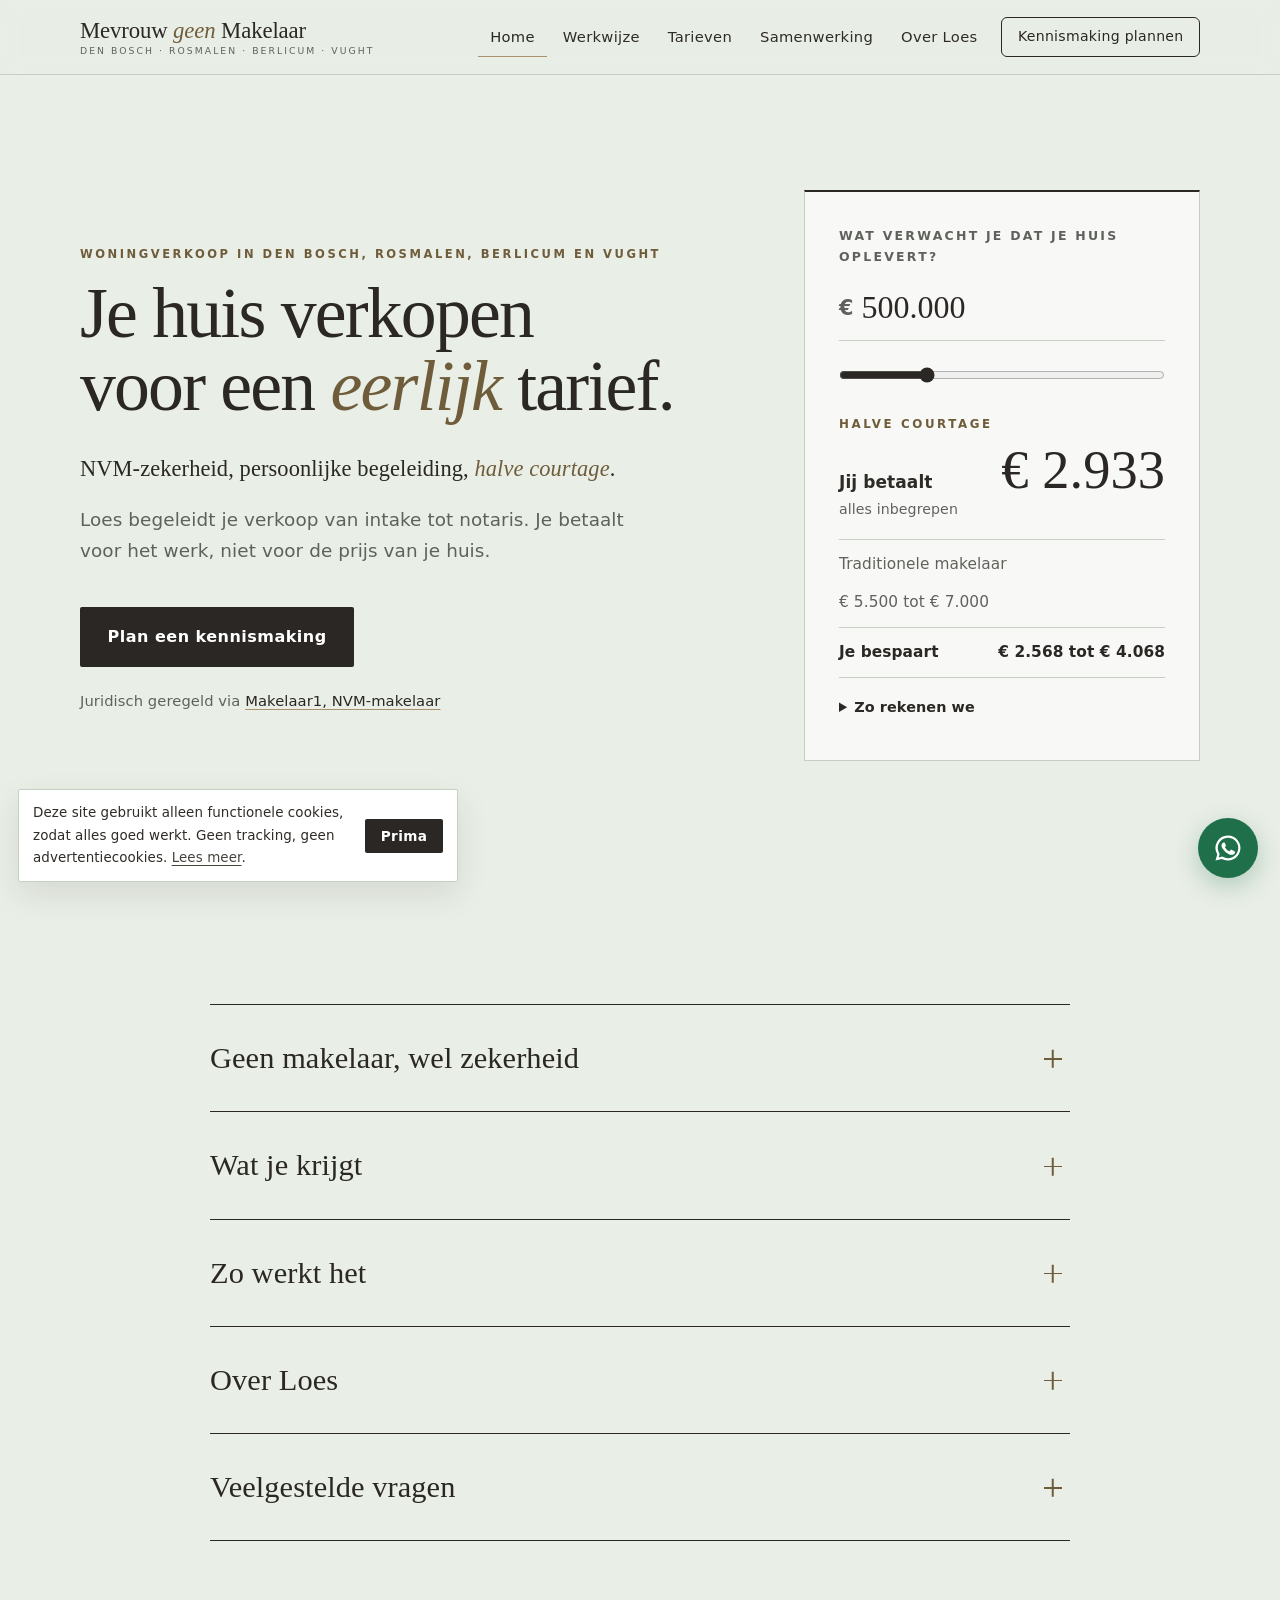
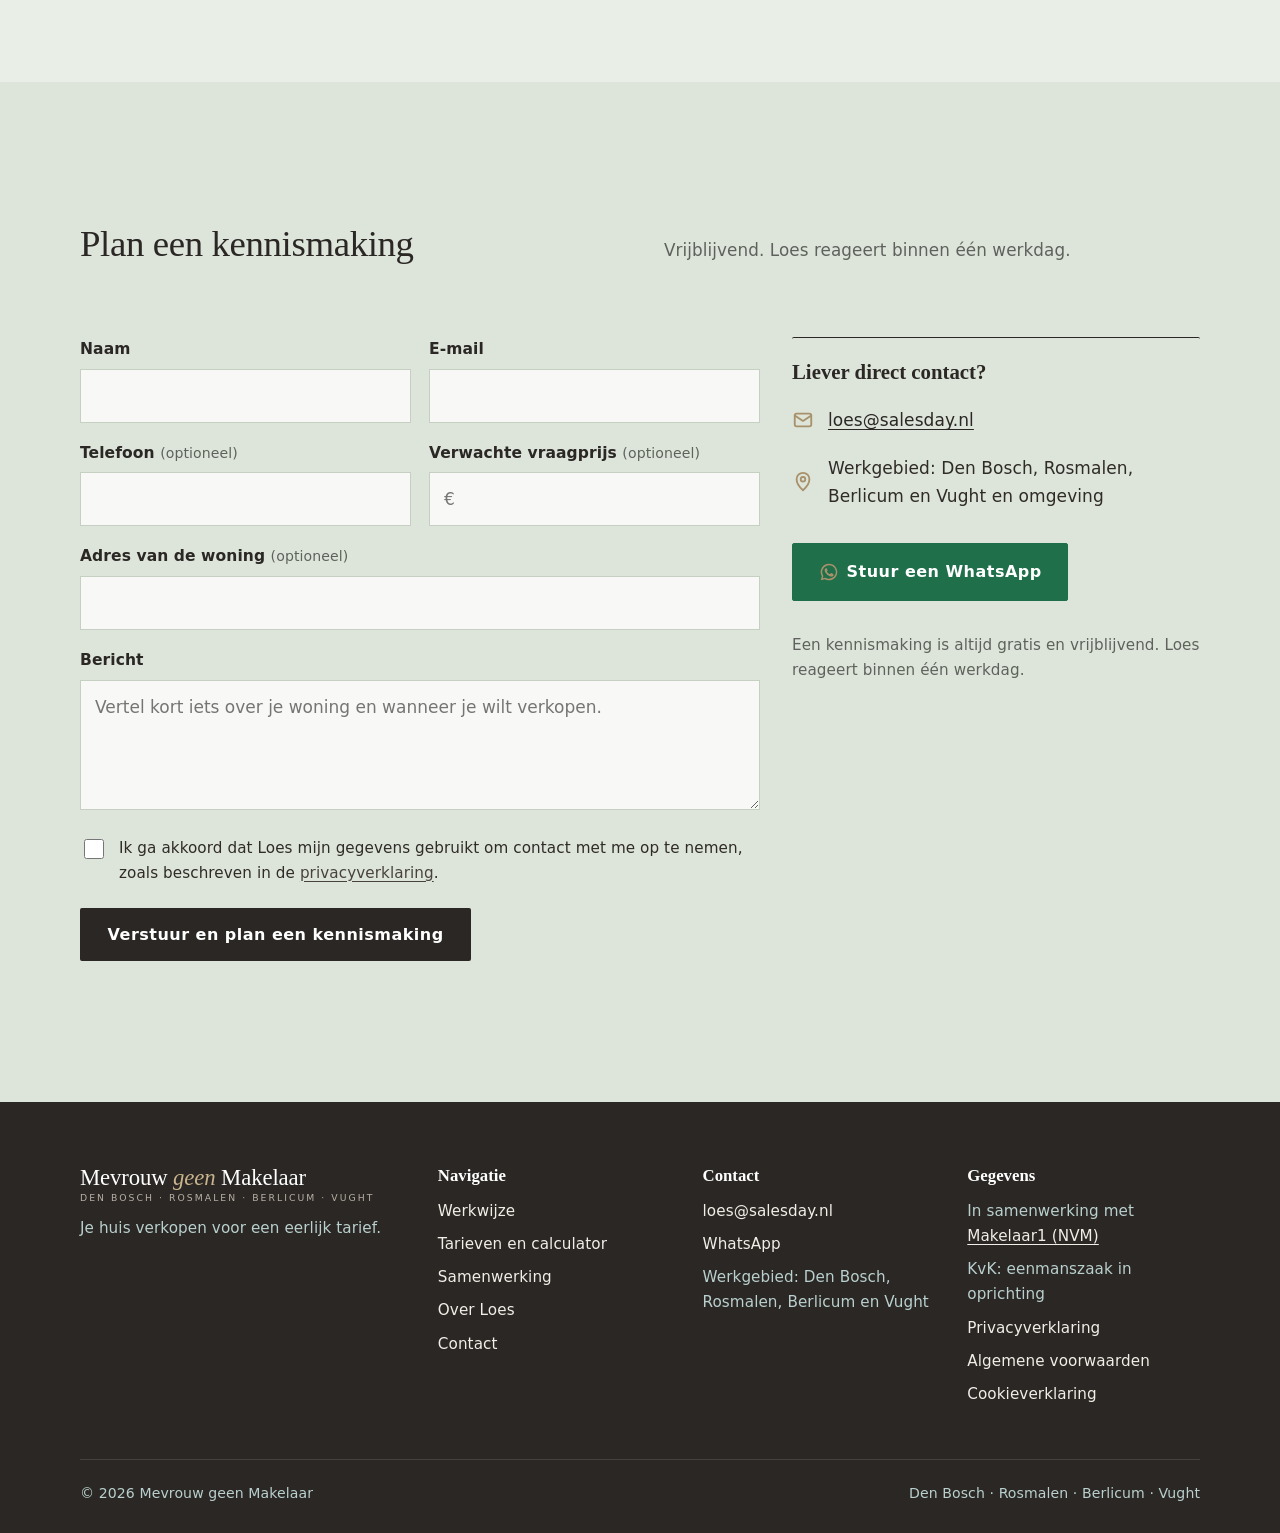
==== index.html @ 0c87a2df "KvK: eenmanszaak in oprichting Placeholder voor het KvK-nummer vervangen in footer, privacyverklarin" ====
<!doctype html>
<html lang="nl">
<head>
<meta charset="utf-8">
<meta name="viewport" content="width=device-width, initial-scale=1">
<title>Huis verkopen in Den Bosch, Rosmalen, Berlicum en Vught | Mevrouw geen Makelaar</title>
<meta name="description" content="NVM-zekerheid, persoonlijke begeleiding, halve courtage. Je huis verkopen in Den Bosch, Rosmalen, Berlicum en Vught voor een eerlijk tarief. Bereken direct wat het jou kost.">
<link rel="canonical" href="https://www.mevrouw-geen-makelaar.nl/">
<meta property="og:type" content="website">
<meta property="og:locale" content="nl_NL">
<meta property="og:site_name" content="Mevrouw geen Makelaar">
<meta property="og:title" content="Huis verkopen in Den Bosch, Rosmalen, Berlicum en Vught | Mevrouw geen Makelaar">
<meta property="og:description" content="NVM-zekerheid, persoonlijke begeleiding, halve courtage. Je huis verkopen in Den Bosch, Rosmalen, Berlicum en Vught voor een eerlijk tarief. Bereken direct wat het jou kost.">
<meta property="og:url" content="https://www.mevrouw-geen-makelaar.nl/">
<meta property="og:image" content="https://www.mevrouw-geen-makelaar.nl/og-image.png">
<meta name="theme-color" content="#2a2724">
<link rel="icon" href="/favicon.svg" type="image/svg+xml">
<link rel="apple-touch-icon" href="/apple-touch-icon.png">
<link rel="stylesheet" href="/styles.css?v=8aac7256">
<script type="application/ld+json">{"@context":"https://schema.org","@type":"LocalBusiness","name":"Mevrouw geen Makelaar","url":"https://www.mevrouw-geen-makelaar.nl","email":"loes@salesday.nl","description":"Persoonlijke woningverkoop in Den Bosch, Rosmalen, Berlicum en Vught tegen een transparante, lage prijs: (1% van de verkoopprijs min €865 kosten) gedeeld door 2, plus €865 vaste kosten.","areaServed":[{"@type":"City","name":"'s-Hertogenbosch"},{"@type":"City","name":"Rosmalen"},{"@type":"City","name":"Berlicum"},{"@type":"City","name":"Vught"}],"address":{"@type":"PostalAddress","addressLocality":"Rosmalen","addressCountry":"NL"},"founder":{"@type":"Person","name":"Loes"},"priceRange":"€"}</script>
<script type="application/ld+json">{"@context":"https://schema.org","@type":"FAQPage","mainEntity":[{"@type":"Question","name":"Is Loes een makelaar?","acceptedAnswer":{"@type":"Answer","text":"Nee. Loes begeleidt de verkoop persoonlijk. Het makelaarsschap, de Funda-plaatsing en de koopovereenkomst lopen via Makelaar1, een NVM-makelaar uit Tilburg."}},{"@type":"Question","name":"Wat betaal ik?","acceptedAnswer":{"@type":"Answer","text":"Ongeveer de helft van een gewone makelaar. Bij een huis van €500.000 betaal je €2.933, alles inbegrepen. Hoe we dat uitrekenen, zie je in vier stappen op de tarievenpagina."}},{"@type":"Question","name":"Wat zit er in de vaste kosten?","acceptedAnswer":{"@type":"Answer","text":"De Funda-plaatsing via Makelaar1, de fotograaf en de brochures. Niet inbegrepen: energielabel, keuringen en notariskosten."}},{"@type":"Question","name":"Wie stelt de koopovereenkomst op?","acceptedAnswer":{"@type":"Answer","text":"Makelaar1, als NVM-makelaar. Zo is de juridische kant goed geregeld."}},{"@type":"Question","name":"Wie doet de bezichtigingen?","acceptedAnswer":{"@type":"Answer","text":"Loes, persoonlijk. Ook bij de onderhandeling is zij je aanspreekpunt; jij beslist over elk bod."}},{"@type":"Question","name":"Wat als ik na de intake toch niet wil verkopen?","acceptedAnswer":{"@type":"Answer","text":"Dat kan. De kennismaking en de intake zijn vrijblijvend. Geef je daarna de opdracht en gaat Loes aan de slag, dan vergoed je bij intrekking de kosten die al gemaakt zijn, zoals fotograaf of drukwerk. De details staan in de voorwaarden."}},{"@type":"Question","name":"In welke regio werkt Loes?","acceptedAnswer":{"@type":"Answer","text":"Den Bosch, Rosmalen, Berlicum, Vught en directe omgeving."}}]}</script>
</head>
<body>
<a class="skip" href="#main">Naar de inhoud</a>
<header class="site-header">
  <div class="wrap">
    <a class="logo logo-e" href="/" aria-label="Mevrouw geen Makelaar, naar de homepage"><span class="wm-mono" aria-hidden="true">M<i>g</i>M</span><span class="wm">Mevrouw <i>geen</i> Makelaar</span><small>Den Bosch &middot; Rosmalen &middot; Berlicum &middot; Vught</small></a>
    <button class="nav-toggle" aria-expanded="false" aria-controls="nav" aria-label="Menu openen"><svg viewBox="0 0 24 24" fill="none" stroke="currentColor" stroke-width="2.2" stroke-linecap="round" aria-hidden="true"><path d="M4 7h16M4 12h16M4 17h16"/></svg></button>
    <nav class="nav" id="nav" aria-label="Hoofdmenu">
        <a href="/" aria-current="page">Home</a>
        <a href="/werkwijze">Werkwijze</a>
        <a href="/tarieven">Tarieven</a>
        <a href="/samenwerking">Samenwerking</a>
        <a href="/over-loes">Over Loes</a>
        <a class="btn btn--primary" href="/contact">Kennismaking plannen</a>
    </nav>
  </div>
</header>
<main id="main">
<section class="hero-ed">
  <div class="wrap hero-ed-grid">
    <div class="hero-ed-text">
      <span class="eyebrow">Woningverkoop in Den Bosch, Rosmalen, Berlicum en Vught</span>
      <h1>Je huis verkopen<br>voor een <em>eerlijk</em> tarief.</h1>
      <p class="trio">NVM-zekerheid, persoonlijke begeleiding, <em>halve courtage</em>.</p>
      <p class="lead">Loes begeleidt je verkoop van intake tot notaris. Je betaalt voor het werk, niet voor de prijs van je huis.</p>
      <div class="btn-row">
        <a class="btn btn--primary" href="/contact">Plan een kennismaking</a>
      </div>
      <p class="partner-line">Juridisch geregeld via <a href="/samenwerking">Makelaar1, NVM-makelaar</a></p>
    </div>
    <div class="qcalc" data-calc id="q">
  <label for="q-price">Wat verwacht je dat je huis oplevert?</label>
  <div class="money-input"><span aria-hidden="true">€</span><input id="q-price" type="text" inputmode="numeric" autocomplete="off" value="500.000" data-price></div>
  <input class="range" type="range" min="150000" max="1500000" step="5000" value="500000" data-range aria-label="Verwachte verkoopprijs">
  <p class="q-tag">Halve courtage</p>
  <div class="q-result" aria-live="polite"><span>Jij betaalt</span><strong data-out="total">€ 2.933</strong><small>alles inbegrepen</small></div>
  <div class="q-row"><span>Traditionele makelaar</span><b data-out="trad">€ 5.500 tot € 7.000</b></div>
  <div class="q-row q-save"><span>Je bespaart</span><b data-out="saving">€ 2.568 tot € 4.068</b></div>
  <details class="q-how"><summary>Zo rekenen we</summary>
    <ol class="steps-calc">
      <li><span>1. We nemen 1% van je verkoopprijs</span><b data-out="one">€ 5.000</b></li>
      <li><span>2. De vaste kosten gaan eraf</span><b>− <span data-out="costs">€ 865</span></b></li>
      <li><span>3. Wat overblijft delen we: de helft is voor Loes</span><b data-out="fee">€ 2.068</b></li>
      <li><span>4. Jij betaalt die helft plus de vaste kosten</span><b data-out="total">€ 2.933</b></li>
    </ol>
    <p class="disclaimer">Indicatie, alles inbegrepen. Traditioneel op basis van 1,1 tot 1,4% courtage. De afspraak leggen we vast in een opdrachtbevestiging.</p>
  </details>
</div>
  </div>
</section>

<section class="section-xl">
  <div class="wrap acc-wrap">
    <div class="acc">
      <details>
        <summary>Geen makelaar, wel zekerheid</summary>
        <div class="acc-body">
          <div class="roles">
            <div><span class="who">Loes</span><p>Intake en advies, fotograaf en brochure, alle bezichtigingen en persoonlijk contact van begin tot eind.</p></div>
            <div><span class="who">Makelaar1, NVM-makelaar</span><p>Plaatsing op Funda, ondersteuning bij de onderhandeling, de koopovereenkomst en de juridische afhandeling richting notaris.</p></div>
          </div>
          <p class="acc-more"><a class="link-arrow" href="/samenwerking">Meer over de samenwerking <span aria-hidden="true">&rarr;</span></a></p>
        </div>
      </details>
      <details>
        <summary>Wat je krijgt</summary>
        <div class="acc-body">
          <ul class="acc-list">
            <li>Waardebepaling en advies over de vraagprijs</li>
            <li>Professionele fotografie en verkooptekst</li>
            <li>Plaatsing op Funda via Makelaar1</li>
            <li>Alle bezichtigingen, door Loes zelf</li>
            <li>Onderhandeling namens jou</li>
            <li>Koopovereenkomst door een NVM-makelaar</li>
            <li>Begeleiding tot en met de notaris</li>
            <li>Gedrukte verkoopbrochures</li>
          </ul>
        </div>
      </details>
      <details>
        <summary>Zo werkt het</summary>
        <div class="acc-body">
          <ol class="acc-steps">
            <li><b>Kennismaking en intake</b><span>Loes komt langs en adviseert over de vraagprijs.</span><em class="who">Loes</em></li>
            <li><b>Fotografie en brochure</b><span>Professionele foto's, verkooptekst en drukwerk.</span><em class="who">Loes</em></li>
            <li><b>Plaatsing op Funda</b><span>Je woning online, tot hij verkocht is.</span><em class="who">Makelaar1</em></li>
            <li><b>Bezichtigingen</b><span>Loes leidt alle bezichtigingen, persoonlijk.</span><em class="who">Loes</em></li>
            <li><b>Onderhandeling</b><span>Loes onderhandelt voor jou, met ondersteuning van Makelaar1.</span><em class="who">Loes en Makelaar1</em></li>
            <li><b>Koopovereenkomst</b><span>Juridisch vastgelegd door de NVM-makelaar.</span><em class="who">Makelaar1</em></li>
            <li><b>Notaris</b><span>Begeleiding tot en met de sleuteloverdracht.</span><em class="who">Loes</em></li>
          </ol>
        </div>
      </details>
      <details>
        <summary>Over Loes</summary>
        <div class="acc-body acc-about">
          
          <p>Loes is je vaste aanspreekpunt: van de intake en de bezichtigingen tot de afspraak bij de notaris. Persoonlijk, en voor een tarief dat past bij het werk.</p>
        </div>
      </details>
      <details>
        <summary>Veelgestelde vragen</summary>
        <div class="acc-body"><div class="faq">
  <details><summary>Is Loes een makelaar?</summary><div class="answer"><p>Nee. Loes begeleidt de verkoop persoonlijk. Het makelaarsschap, de Funda-plaatsing en de koopovereenkomst lopen via Makelaar1, een NVM-makelaar uit Tilburg.</p></div></details>
  <details><summary>Wat betaal ik?</summary><div class="answer"><p>Ongeveer de helft van een gewone makelaar. Bij een huis van €500.000 betaal je €2.933, alles inbegrepen. Hoe we dat uitrekenen, zie je in vier stappen op de <a href="/tarieven">tarievenpagina</a>.</p></div></details>
  <details><summary>Wat zit er in de vaste kosten?</summary><div class="answer"><p>De Funda-plaatsing via Makelaar1, de fotograaf en de brochures. Niet inbegrepen: energielabel, keuringen en notariskosten.</p></div></details>
  <details><summary>Wie stelt de koopovereenkomst op?</summary><div class="answer"><p>Makelaar1, als NVM-makelaar. Zo is de juridische kant goed geregeld.</p></div></details>
  <details><summary>Wie doet de bezichtigingen?</summary><div class="answer"><p>Loes, persoonlijk. Ook bij de onderhandeling is zij je aanspreekpunt; jij beslist over elk bod.</p></div></details>
  <details><summary>Wat als ik na de intake toch niet wil verkopen?</summary><div class="answer"><p>Dat kan. De kennismaking en de intake zijn vrijblijvend. Geef je daarna de opdracht en gaat Loes aan de slag, dan vergoed je bij intrekking de kosten die al gemaakt zijn, zoals fotograaf of drukwerk. De details staan in de <a href="/voorwaarden">voorwaarden</a>.</p></div></details>
  <details><summary>In welke regio werkt Loes?</summary><div class="answer"><p>Den Bosch, Rosmalen, Berlicum, Vught en directe omgeving.</p></div></details>
</div></div>
      </details>
    </div>
  </div>
</section>

<section class="section-xl tint" id="contact">
  <div class="wrap">
    <div class="split-head"><h2>Plan een kennismaking</h2><p class="lead">Vrijblijvend. Loes reageert binnen één werkdag.</p></div>
    <div class="contact-grid">
  <form class="form" id="contact-form" novalidate>
    <div class="form-row">
      <div class="field"><label for="naam">Naam</label><input id="naam" name="naam" autocomplete="name" required></div>
      <div class="field"><label for="email">E-mail</label><input id="email" name="email" type="email" autocomplete="email" required></div>
    </div>
    <div class="form-row">
      <div class="field"><label for="telefoon">Telefoon <span class="opt">(optioneel)</span></label><input id="telefoon" name="telefoon" type="tel" autocomplete="tel"></div>
      <div class="field"><label for="vraagprijs">Verwachte vraagprijs <span class="opt">(optioneel)</span></label><input id="vraagprijs" name="vraagprijs" inputmode="numeric" placeholder="€"></div>
    </div>
    <div class="field"><label for="adres">Adres van de woning <span class="opt">(optioneel)</span></label><input id="adres" name="adres" autocomplete="street-address"></div>
    <div class="field"><label for="bericht">Bericht</label><textarea id="bericht" name="bericht" placeholder="Vertel kort iets over je woning en wanneer je wilt verkopen."></textarea></div>
    <label class="check"><input type="checkbox" name="privacy" required><span>Ik ga akkoord dat Loes mijn gegevens gebruikt om contact met me op te nemen, zoals beschreven in de <a href="/privacy">privacyverklaring</a>.</span></label>
    <button class="btn btn--primary" type="submit">Verstuur en plan een kennismaking</button>
    <div class="form-msg" id="form-msg" role="status" tabindex="-1"></div>
  </form>
  <div class="contact-card">
    <h3>Liever direct contact?</h3>
    <ul class="contact-list">
      <li><svg viewBox="0 0 24 24" fill="none" stroke="currentColor" stroke-width="2" stroke-linecap="round" stroke-linejoin="round" aria-hidden="true"><rect x="3" y="5" width="18" height="14" rx="2"/><path d="M3 7l9 6 9-6"/></svg><a href="mailto:loes@salesday.nl">loes@salesday.nl</a></li>
      <li><svg viewBox="0 0 24 24" fill="none" stroke="currentColor" stroke-width="2" stroke-linecap="round" stroke-linejoin="round" aria-hidden="true"><path d="M12 21s-7-6.2-7-12a7 7 0 0 1 14 0c0 5.8-7 12-7 12z"/><circle cx="12" cy="9" r="2.5"/></svg><span>Werkgebied: Den Bosch, Rosmalen, Berlicum en Vught en omgeving</span></li>
    </ul>
    <a class="btn btn--wa" href="https://wa.me/31622549219?text=Hoi%20Loes%2C%20ik%20wil%20graag%20meer%20weten%20over%20het%20verkopen%20van%20mijn%20woning." rel="noopener"><svg viewBox="0 0 24 24" fill="currentColor" aria-hidden="true"><path d="M12 2a10 10 0 0 0-8.6 15.1L2 22l5-1.3A10 10 0 1 0 12 2zm0 18.2a8.2 8.2 0 0 1-4.2-1.2l-.3-.2-3 .8.8-2.9-.2-.3A8.2 8.2 0 1 1 12 20.2zm4.5-6.1c-.2-.1-1.5-.7-1.7-.8-.2-.1-.4-.1-.6.1l-.8 1c-.1.2-.3.2-.5.1a6.7 6.7 0 0 1-3.3-2.9c-.3-.4.3-.4.7-1.4.1-.2 0-.3 0-.4l-.8-1.8c-.2-.5-.4-.4-.6-.4h-.5a1 1 0 0 0-.7.3 3 3 0 0 0-.9 2.2 5.2 5.2 0 0 0 1.1 2.7 11.8 11.8 0 0 0 4.5 4c1.7.7 2.3.8 3.2.6a2.7 2.7 0 0 0 1.8-1.2 2.2 2.2 0 0 0 .1-1.3c0-.1-.2-.2-.5-.3z"/></svg> Stuur een WhatsApp</a>
    <p class="mt-2 mb-0" style="color:#d6cfc6;font-size:.95rem">Een kennismaking is altijd gratis en vrijblijvend. Loes reageert binnen één werkdag.</p>
  </div>
</div>
  </div>
</section>
<a class="wa-float" href="https://wa.me/31622549219?text=Hoi%20Loes%2C%20ik%20wil%20graag%20meer%20weten%20over%20het%20verkopen%20van%20mijn%20woning." rel="noopener" aria-label="Stuur Loes een WhatsApp-bericht"><svg viewBox="0 0 24 24" fill="currentColor" aria-hidden="true"><path d="M12 2a10 10 0 0 0-8.6 15.1L2 22l5-1.3A10 10 0 1 0 12 2zm0 18.2a8.2 8.2 0 0 1-4.2-1.2l-.3-.2-3 .8.8-2.9-.2-.3A8.2 8.2 0 1 1 12 20.2zm4.5-6.1c-.2-.1-1.5-.7-1.7-.8-.2-.1-.4-.1-.6.1l-.8 1c-.1.2-.3.2-.5.1a6.7 6.7 0 0 1-3.3-2.9c-.3-.4.3-.4.7-1.4.1-.2 0-.3 0-.4l-.8-1.8c-.2-.5-.4-.4-.6-.4h-.5a1 1 0 0 0-.7.3 3 3 0 0 0-.9 2.2 5.2 5.2 0 0 0 1.1 2.7 11.8 11.8 0 0 0 4.5 4c1.7.7 2.3.8 3.2.6a2.7 2.7 0 0 0 1.8-1.2 2.2 2.2 0 0 0 .1-1.3c0-.1-.2-.2-.5-.3z"/></svg></a>
</main>
<footer class="site-footer">
  <div class="wrap">
    <div class="footer-grid">
      <div>
        <a class="logo logo-e" href="/"><span class="wm">Mevrouw <i>geen</i> Makelaar</span><small>Den Bosch &middot; Rosmalen &middot; Berlicum &middot; Vught</small></a>
        <p>Je huis verkopen voor een eerlijk tarief.</p>
      </div>
      <div>
        <h2>Navigatie</h2>
        <ul>
          <li><a href="/werkwijze">Werkwijze</a></li>
          <li><a href="/tarieven">Tarieven en calculator</a></li>
          <li><a href="/samenwerking">Samenwerking</a></li>
          <li><a href="/over-loes">Over Loes</a></li>
          <li><a href="/contact">Contact</a></li>
        </ul>
      </div>
      <div>
        <h2>Contact</h2>
        <ul>
          <li><a href="mailto:loes@salesday.nl">loes@salesday.nl</a></li>
          <li><a href="https://wa.me/31622549219?text=Hoi%20Loes%2C%20ik%20wil%20graag%20meer%20weten%20over%20het%20verkopen%20van%20mijn%20woning." rel="noopener">WhatsApp</a></li>
          <li>Werkgebied: Den Bosch, Rosmalen, Berlicum en Vught</li>
        </ul>
      </div>
      <div>
        <h2>Gegevens</h2>
        <ul>
          <li>In samenwerking met <a class="in-text" href="https://makelaar1.nl/" rel="noopener" target="_blank">Makelaar1 (NVM)</a></li>
          <li>KvK: eenmanszaak in oprichting</li>
          <li><a href="/privacy">Privacyverklaring</a></li>
          <li><a href="/voorwaarden">Algemene voorwaarden</a></li>
          <li><a href="/cookies">Cookieverklaring</a></li>
        </ul>
      </div>
    </div>
    <div class="footer-bottom">
      <span>&copy; <span data-year>2026</span> Mevrouw geen Makelaar</span>
      <span>Den Bosch &middot; Rosmalen &middot; Berlicum &middot; Vught</span>
    </div>
  </div>
</footer>
<div class="cookie" id="cookie" role="region" aria-label="Cookiemelding">
  <p>Deze site gebruikt alleen functionele cookies, zodat alles goed werkt. Geen tracking, geen advertentiecookies. <a href="/cookies">Lees meer</a>.</p>
  <button class="btn btn--primary" type="button">Prima</button>
</div>
<script src="/main.js?v=ac0f0b38" defer></script>
</body>
</html>
---- styles.css ----
/* Mevrouw geen Makelaar, huisstijl */
:root {
  --teal-900: #2a2724;
  --teal-700: #48423c;
  --teal-500: #8a7f72;
  --teal-100: #eee9e2;
  --sand-50: #faf8f5;
  --sand-100: #f3efe9;
  --sand-200: #e3dcd2;
  --terra-600: #2a2724;
  --terra-700: #1f1d1b;
  --terra-100: #f1ece4;
  --brass: #a8916b;
  --ink: #2f2b27;
  --muted: #6e665d;
  --white: #ffffff;
  --radius: 8px;
  --radius-sm: 6px;
  --shadow: 0 12px 32px rgba(42, 39, 36, 0.10);
  --shadow-sm: 0 1px 3px rgba(42, 39, 36, 0.08);
  --serif: Georgia, "Iowan Old Style", "Palatino Linotype", "Book Antiqua", serif;
  --sans: system-ui, -apple-system, "Segoe UI", Roboto, "Helvetica Neue", Arial, sans-serif;
  --wrap: 1160px;
}

*, *::before, *::after { box-sizing: border-box; }
html { scroll-behavior: smooth; -webkit-text-size-adjust: 100%; }
@media (prefers-reduced-motion: reduce) { html { scroll-behavior: auto; } * { transition: none !important; animation: none !important; } }
body {
  margin: 0;
  font-family: var(--sans);
  font-size: 1.0625rem;
  line-height: 1.65;
  color: var(--ink);
  background: var(--sand-50);
}
img, svg { max-width: 100%; display: block; }
a { color: var(--teal-700); text-underline-offset: 3px; }
a:hover { color: var(--terra-700); }
h1, h2, h3, h4 { font-family: var(--serif); color: var(--teal-900); line-height: 1.15; margin: 0 0 .6em; font-weight: 400; letter-spacing: -0.01em; }
h3, h4 { font-weight: 700; letter-spacing: 0; }
h1 { font-size: clamp(2.3rem, 5.4vw, 4rem); letter-spacing: -0.02em; }
h2 { font-size: clamp(1.7rem, 3.4vw, 2.5rem); }
h3 { font-size: 1.3rem; }
p { margin: 0 0 1em; }
.wrap { width: 100%; max-width: var(--wrap); margin: 0 auto; padding: 0 20px; }
.section { padding: clamp(56px, 8vw, 104px) 0; }
.section--sand { background: var(--sand-100); }
.section--teal { background: var(--teal-900); color: #f1ede7; }
.section--teal h2, .section--teal h3 { color: var(--white); }
.eyebrow { display: inline-block; font-size: .78rem; font-weight: 700; letter-spacing: .16em; text-transform: uppercase; color: var(--teal-500); margin-bottom: .8rem; }
.section--teal .eyebrow { color: #a8916b; }
.lead { font-size: 1.2rem; color: var(--muted); max-width: 640px; }
.section-head { max-width: 720px; margin-bottom: 44px; }
.center { text-align: center; margin-left: auto; margin-right: auto; }

.skip { position: absolute; left: -9999px; top: 0; background: var(--teal-900); color: #fff; padding: 10px 16px; z-index: 100; }
.skip:focus { left: 10px; top: 10px; }
:focus-visible { outline: 3px solid var(--terra-600); outline-offset: 3px; border-radius: 4px; }

/* Buttons */
.btn { display: inline-flex; align-items: center; justify-content: center; gap: .5em; padding: .95em 1.6em; border-radius: 6px; font-weight: 700; font-size: 1rem; text-decoration: none; border: 2px solid transparent; cursor: pointer; transition: transform .15s ease, background .15s ease, box-shadow .15s ease; font-family: var(--sans); }
.btn:hover { transform: none; }
.btn--primary { background: var(--terra-600); color: #fff; box-shadow: none; }
.btn--primary:hover { background: var(--terra-700); color: #fff; }
.btn--ghost { background: transparent; color: var(--teal-900); border-color: var(--teal-700); }
.btn--ghost:hover { background: var(--teal-900); color: #fff; }
.btn--light { background: #fff; color: var(--teal-900); }
.btn--light:hover { background: var(--sand-100); color: var(--teal-900); }
.btn--whatsapp { background: #1f7a4d; color: #fff; }
.btn--whatsapp:hover { background: #17603c; color: #fff; }
.btn-row { display: flex; flex-wrap: wrap; gap: 12px; }

/* Header */
.site-header { position: sticky; top: 0; z-index: 50; background: rgba(251, 247, 241, .94); backdrop-filter: saturate(1.4) blur(8px); border-bottom: 1px solid var(--sand-200); }
.site-header .wrap { display: flex; align-items: center; justify-content: space-between; height: 74px; gap: 16px; }
.logo { display: inline-flex; align-items: center; gap: 10px; text-decoration: none; color: var(--teal-900); }
.logo svg { width: 38px; height: 38px; flex: none; }
.logo span { font-family: var(--serif); font-size: 1.28rem; font-weight: 700; line-height: 1.05; }
.logo small { display: block; font-family: var(--sans); font-size: .68rem; letter-spacing: .16em; text-transform: uppercase; color: var(--terra-700); font-weight: 700; margin-top: 3px; }
.nav { display: flex; align-items: center; gap: 4px; }
.nav a { text-decoration: none; color: var(--ink); font-weight: 600; font-size: .96rem; padding: 8px 12px; border-radius: 6px; }
.nav a:hover, .nav a[aria-current="page"] { background: var(--teal-100); color: var(--teal-900); }
.nav .btn { margin-left: 8px; padding: .65em 1.15em; }
.nav-toggle { display: none; background: none; border: 0; padding: 10px; cursor: pointer; color: var(--teal-900); }
.nav-toggle svg { width: 28px; height: 28px; }
@media (max-width: 960px) {
  .nav-toggle { display: block; }
  .nav { position: fixed; inset: 74px 0 auto 0; flex-direction: column; align-items: stretch; background: var(--sand-50); padding: 12px 20px 24px; border-bottom: 1px solid var(--sand-200); box-shadow: var(--shadow); display: none; }
  .nav.open { display: flex; }
  .nav a { padding: 14px 12px; font-size: 1.05rem; }
  .nav .btn { margin: 10px 0 0; }
}

/* Hero */
.hero { position: relative; overflow: hidden; padding: clamp(48px, 7vw, 96px) 0 clamp(56px, 8vw, 110px); background: var(--sand-50); border-bottom: 1px solid var(--sand-200); }
.hero-grid { display: grid; grid-template-columns: 1.1fr .9fr; gap: 48px; align-items: center; }
.hero h1 em { font-style: normal; color: var(--terra-700); }
.hero .lead { margin-bottom: 1.6em; }
.hero-points { list-style: none; padding: 0; margin: 28px 0 0; display: flex; flex-wrap: wrap; gap: 10px 22px; color: var(--muted); font-size: .97rem; }
.hero-points li { display: flex; align-items: center; gap: 8px; }
.hero-points svg { width: 20px; height: 20px; color: var(--teal-500); flex: none; }
.hero-art { position: relative; }
.hero-card { position: absolute; left: -18px; bottom: 26px; background: #fff; border-radius: var(--radius); box-shadow: var(--shadow); padding: 16px 20px; max-width: 250px; }
.hero-card strong { display: block; font-family: var(--serif); font-size: 1.7rem; color: var(--teal-900); line-height: 1.1; }
.hero-card span { font-size: .9rem; color: var(--muted); }
@media (max-width: 900px) { .hero-grid { grid-template-columns: 1fr; } .hero-art { max-width: 520px; } .hero-card { left: 12px; } }

/* Page hero (subpages) */
.page-hero { padding: clamp(44px, 6vw, 80px) 0 clamp(36px, 5vw, 60px); background: var(--sand-100); border-bottom: 1px solid var(--sand-200); }
.breadcrumbs { font-size: .9rem; color: var(--muted); margin-bottom: 14px; }
.breadcrumbs a { color: var(--muted); }

/* Cards / grids */
.grid { display: grid; gap: 24px; }
.grid-4 { grid-template-columns: repeat(4, 1fr); }
.grid-3 { grid-template-columns: repeat(3, 1fr); }
.grid-2 { grid-template-columns: repeat(2, 1fr); }
@media (max-width: 1000px) { .grid-4 { grid-template-columns: repeat(2, 1fr); } .grid-3 { grid-template-columns: repeat(2, 1fr); } }
@media (max-width: 640px) { .grid-4, .grid-3, .grid-2 { grid-template-columns: 1fr; } }
.card { background: #fff; border-radius: var(--radius); padding: 28px; box-shadow: var(--shadow-sm); border: 1px solid var(--sand-200); }
.card h3 { margin-bottom: .45em; }
.card p:last-child { margin-bottom: 0; }
.icon { width: 46px; height: 46px; border-radius: 6px; display: grid; place-items: center; background: var(--teal-100); color: var(--teal-700); margin-bottom: 18px; }
.icon svg { width: 26px; height: 26px; }
.card--terra .icon { background: var(--terra-100); color: var(--terra-700); }

/* Calculator */
.calc { display: grid; grid-template-columns: 1fr 1fr; gap: 0; background: #fff; border-radius: 10px; box-shadow: var(--shadow); overflow: hidden; border: 1px solid var(--sand-200); }
.calc-input { padding: clamp(24px, 4vw, 44px); }
.calc-output { padding: clamp(24px, 4vw, 44px); background: var(--teal-900); color: #f1ede7; }
.calc-output h3 { color: #fff; }
@media (max-width: 860px) { .calc { grid-template-columns: 1fr; } }
.calc label { display: block; font-weight: 700; margin-bottom: 10px; color: var(--teal-900); }
.money-input { display: flex; align-items: center; border: 2px solid var(--sand-200); border-radius: var(--radius-sm); background: var(--sand-50); padding: 0 16px; transition: border-color .15s; }
.money-input:focus-within { border-color: var(--teal-500); }
.money-input span { font-weight: 700; color: var(--muted); font-size: 1.3rem; }
.money-input input { border: 0; background: transparent; font-size: 1.6rem; font-weight: 700; color: var(--teal-900); padding: 14px 8px; width: 100%; font-family: var(--serif); }
.money-input input:focus { outline: none; }
.range { width: 100%; margin: 26px 0 8px; accent-color: var(--terra-600); height: 32px; cursor: pointer; }
.range-labels { display: flex; justify-content: space-between; font-size: .85rem; color: var(--muted); }
.steps-calc { list-style: none; padding: 0; margin: 26px 0 0; border-top: 1px dashed var(--sand-200); }
.steps-calc li { display: flex; justify-content: space-between; gap: 12px; padding: 12px 0; border-bottom: 1px dashed var(--sand-200); font-size: 1rem; }
.steps-calc li b { color: var(--teal-900); white-space: nowrap; font-variant-numeric: tabular-nums; }
.steps-calc li.sum { font-weight: 700; color: var(--teal-900); border-bottom: 0; }
.result-label { font-size: .95rem; letter-spacing: .06em; text-transform: uppercase; color: #b9b0a5; font-weight: 700; }
.result-big { font-family: var(--serif); font-size: clamp(2.8rem, 6vw, 4.2rem); line-height: 1; color: #fff; margin: 10px 0 6px; font-variant-numeric: tabular-nums; }
.result-sub { color: #d6cfc6; font-size: .98rem; margin-bottom: 28px; }
.compare { background: rgba(255, 255, 255, .07); border-radius: 14px; padding: 18px 20px; margin-bottom: 14px; }
.compare-row { display: flex; justify-content: space-between; gap: 12px; padding: 6px 0; font-variant-numeric: tabular-nums; }
.compare-row b { color: #fff; white-space: nowrap; }
.saving { display: flex; justify-content: space-between; align-items: baseline; gap: 12px; background: var(--terra-600); color: #fff; border-radius: 14px; padding: 18px 20px; margin-bottom: 18px; }
.saving strong { font-family: var(--serif); font-size: 1.8rem; white-space: nowrap; font-variant-numeric: tabular-nums; }
.disclaimer { font-size: .85rem; color: #b9b0a5; margin: 0; }
.bar { height: 12px; border-radius: 999px; background: rgba(255,255,255,.15); overflow: hidden; margin-top: 6px; }
.bar i { display: block; height: 100%; background: #a8916b; border-radius: 999px; transition: width .25s ease; }

/* Timeline */
.timeline { list-style: none; padding: 0; margin: 0; counter-reset: step; display: grid; grid-template-columns: repeat(5, 1fr); gap: 18px; }
.timeline li { position: relative; background: #fff; border-radius: var(--radius); padding: 26px 22px 24px; border: 1px solid var(--sand-200); box-shadow: var(--shadow-sm); }
.timeline li::before { counter-increment: step; content: counter(step); display: grid; place-items: center; width: 40px; height: 40px; border-radius: 6px; background: var(--teal-900); color: #fff; font-family: var(--serif); font-weight: 700; font-size: 1.25rem; margin-bottom: 16px; }
.timeline h3 { font-size: 1.12rem; }
.timeline p { font-size: .97rem; color: var(--muted); margin: 0; }
@media (max-width: 1080px) { .timeline { grid-template-columns: repeat(2, 1fr); } }
@media (max-width: 600px) { .timeline { grid-template-columns: 1fr; } }
.timeline--long { grid-template-columns: 1fr; gap: 0; }
.timeline--long li { display: grid; grid-template-columns: 64px 1fr; gap: 0 22px; border-radius: 0; border: 0; border-left: 3px solid var(--sand-200); box-shadow: none; background: transparent; padding: 0 0 40px 0; margin-left: 22px; }
.timeline--long li::before { margin: 0 0 0 -24px; grid-row: span 3; }
.timeline--long h3 { font-size: 1.35rem; margin-top: 6px; }
.timeline--long p { font-size: 1.02rem; color: var(--ink); margin-bottom: .7em; }
.timeline--long ul { margin: 0 0 .6em; padding-left: 1.2em; color: var(--muted); }

/* Sold */
.sold { overflow: hidden; padding: 0; }
.sold-img { aspect-ratio: 4 / 3; background: var(--teal-100); position: relative; }
.sold-img svg { width: 100%; height: 100%; }
.sold-badge { position: absolute; top: 14px; left: 14px; background: var(--terra-600); color: #fff; font-weight: 700; font-size: .75rem; letter-spacing: .1em; text-transform: uppercase; padding: 5px 10px; border-radius: 4px; }
.sold-body { padding: 20px 22px 24px; }
.sold-body h3 { font-size: 1.15rem; margin-bottom: .2em; }
.sold-body p { color: var(--muted); font-size: .95rem; margin: 0; }
.ph { background: var(--terra-100); color: var(--terra-700); border-radius: 5px; padding: 0 .3em; font-weight: 600; font-size: .92em; }
.stats { display: flex; flex-wrap: wrap; gap: 18px; margin-top: 8px; }
.stat { background: #fff; border-radius: var(--radius); padding: 18px 24px; border: 1px solid var(--sand-200); }
.stat strong { display: block; font-family: var(--serif); font-size: 2.1rem; color: var(--teal-900); line-height: 1.1; }
.stat span { color: var(--muted); font-size: .95rem; }

/* Reviews */
.review { background: #fff; border-radius: var(--radius); padding: 28px; border: 1px dashed var(--sand-200); }
.review blockquote { margin: 0 0 14px; font-family: var(--serif); font-size: 1.12rem; color: var(--teal-900); }
.review cite { font-style: normal; color: var(--muted); font-size: .92rem; }

/* About */
.about { display: grid; grid-template-columns: .85fr 1.15fr; gap: 56px; align-items: center; }
@media (max-width: 860px) { .about { grid-template-columns: 1fr; gap: 32px; } }
.portrait { aspect-ratio: 4 / 5; border-radius: 10px; background: var(--sand-100); border: 1px solid var(--sand-200); display: grid; place-items: center; text-align: center; color: var(--teal-700); position: relative; overflow: hidden; max-width: 460px; }
.portrait svg { width: 46%; height: auto; opacity: .55; }
.portrait p { position: absolute; bottom: 18px; left: 0; right: 0; font-size: .88rem; margin: 0; color: var(--teal-700); }
.signature { font-family: var(--serif); font-style: italic; font-size: 1.5rem; color: var(--terra-700); }

/* FAQ */
.faq { max-width: 860px; }
.faq details { background: #fff; border: 1px solid var(--sand-200); border-radius: 14px; margin-bottom: 12px; overflow: hidden; }
.faq summary { cursor: pointer; padding: 20px 56px 20px 24px; font-weight: 700; color: var(--teal-900); list-style: none; position: relative; font-size: 1.05rem; }
.faq summary::-webkit-details-marker { display: none; }
.faq summary::after { content: ""; position: absolute; right: 24px; top: 50%; width: 12px; height: 12px; border-right: 2.5px solid var(--terra-600); border-bottom: 2.5px solid var(--terra-600); transform: translateY(-70%) rotate(45deg); transition: transform .2s; }
.faq details[open] summary::after { transform: translateY(-30%) rotate(-135deg); }
.faq .answer { padding: 0 24px 22px; color: var(--ink); }
.faq .answer p:last-child { margin: 0; }

/* Contact */
.contact-grid { display: grid; grid-template-columns: 1.25fr .75fr; gap: 32px; align-items: start; }
@media (max-width: 900px) { .contact-grid { grid-template-columns: 1fr; } }
.form { background: #fff; border-radius: 10px; padding: clamp(22px, 4vw, 40px); box-shadow: var(--shadow); border: 1px solid var(--sand-200); }
.form-row { display: grid; grid-template-columns: 1fr 1fr; gap: 18px; }
@media (max-width: 600px) { .form-row { grid-template-columns: 1fr; } }
.field { margin-bottom: 18px; }
.field label { display: block; font-weight: 700; color: var(--teal-900); margin-bottom: 6px; font-size: .97rem; }
.field label .opt { font-weight: 400; color: var(--muted); font-size: .88rem; }
.field input, .field textarea, .field select { width: 100%; font: inherit; color: var(--ink); background: var(--sand-50); border: 2px solid var(--sand-200); border-radius: var(--radius-sm); padding: 12px 14px; transition: border-color .15s; }
.field input:focus, .field textarea:focus { outline: none; border-color: var(--teal-500); }
.field textarea { min-height: 130px; resize: vertical; }
.check { display: flex; gap: 12px; align-items: flex-start; font-size: .95rem; margin: 6px 0 22px; }
.check input { width: 20px; height: 20px; margin-top: 3px; accent-color: var(--teal-700); flex: none; }
.form-msg { display: none; margin-top: 18px; padding: 16px 18px; border-radius: 12px; background: var(--teal-100); color: var(--teal-900); }
.form-msg.show { display: block; }
.form-msg.error { background: var(--terra-100); color: var(--terra-700); }
.contact-card { background: var(--teal-900); color: #f1ede7; border-radius: 10px; padding: 32px; }
.contact-card h3 { color: #fff; }
.contact-card a { color: #fff; }
.contact-list { list-style: none; padding: 0; margin: 0 0 22px; }
.contact-list li { display: flex; gap: 14px; align-items: center; padding: 10px 0; }
.contact-list svg { width: 22px; height: 22px; color: #a8916b; flex: none; }

/* CTA band */
.cta-band { background: var(--teal-900); color: #f1ede7; border-radius: 10px; padding: clamp(32px, 5vw, 56px); display: flex; flex-wrap: wrap; gap: 24px; align-items: center; justify-content: space-between; }
.cta-band h2 { color: #fff; margin-bottom: .2em; }
.cta-band p { margin: 0; color: #d6cfc6; }

/* Prose (legal pages) */
.prose { max-width: 780px; }
.prose h2 { font-size: 1.6rem; margin-top: 1.6em; }
.prose h3 { margin-top: 1.4em; }
.prose ul { padding-left: 1.3em; }
.prose li { margin-bottom: .35em; }
.note { background: var(--terra-100); color: var(--terra-700); border-radius: 12px; padding: 14px 18px; font-size: .95rem; margin-bottom: 28px; }

/* Table */
.table-wrap { overflow-x: auto; }
table.compare-table { width: 100%; border-collapse: collapse; background: #fff; border-radius: var(--radius); overflow: hidden; box-shadow: var(--shadow-sm); min-width: 520px; }
.compare-table th, .compare-table td { padding: 16px 18px; text-align: left; border-bottom: 1px solid var(--sand-200); }
.compare-table thead th { background: var(--teal-900); color: #fff; font-family: var(--serif); font-size: 1.05rem; }
.compare-table thead th.hl { background: var(--terra-600); }
.compare-table td.hl { background: #fdf4ef; font-weight: 700; color: var(--teal-900); }
.ticks { list-style: none; padding: 0; margin: 0; }
.ticks li { position: relative; padding-left: 34px; margin-bottom: 12px; }
.ticks li::before { content: ""; position: absolute; left: 0; top: 3px; width: 22px; height: 22px; border-radius: 50%; background: var(--teal-100) url("data:image/svg+xml,%3Csvg xmlns='http://www.w3.org/2000/svg' viewBox='0 0 24 24' fill='none' stroke='%232a2724' stroke-width='3' stroke-linecap='round' stroke-linejoin='round'%3E%3Cpath d='M5 12l5 5 9-10'/%3E%3C/svg%3E") center / 14px no-repeat; }
.ticks--x li::before { background: var(--terra-100) url("data:image/svg+xml,%3Csvg xmlns='http://www.w3.org/2000/svg' viewBox='0 0 24 24' fill='none' stroke='%238a7f72' stroke-width='3' stroke-linecap='round'%3E%3Cpath d='M7 7l10 10M17 7L7 17'/%3E%3C/svg%3E") center / 13px no-repeat; }

/* Footer */
.site-footer { background: #2a2724; color: #b9d0ce; padding: 64px 0 28px; font-size: .95rem; }
.site-footer a { color: #f1ede7; text-decoration: none; }
.site-footer a:hover { text-decoration: underline; color: #fff; }
.footer-grid { display: grid; grid-template-columns: 1.4fr 1fr 1fr 1fr; gap: 32px; }
@media (max-width: 860px) { .footer-grid { grid-template-columns: 1fr 1fr; } }
@media (max-width: 520px) { .footer-grid { grid-template-columns: 1fr; } }
.site-footer h4 { color: #fff; font-size: 1.05rem; margin-bottom: 14px; }
.site-footer ul { list-style: none; padding: 0; margin: 0; }
.site-footer li { margin-bottom: 8px; }
.site-footer .logo { color: #fff; margin-bottom: 14px; }
.site-footer .logo small { color: #a8916b; }
.footer-bottom { border-top: 1px solid rgba(255,255,255,.12); margin-top: 44px; padding-top: 22px; display: flex; flex-wrap: wrap; justify-content: space-between; gap: 12px; font-size: .88rem; }

/* Floating WhatsApp */
.wa-float { position: fixed; right: 18px; bottom: 18px; z-index: 40; width: 58px; height: 58px; border-radius: 50%; background: #1f7a4d; color: #fff; display: grid; place-items: center; box-shadow: 0 8px 24px rgba(0,0,0,.22); }
.wa-float:hover { background: #17603c; color: #fff; }
.wa-float svg { width: 30px; height: 30px; }

/* Cookie notice */
.cookie { position: fixed; left: 18px; right: 90px; bottom: 18px; z-index: 60; max-width: 560px; background: #fff; border: 1px solid var(--sand-200); border-radius: 18px; box-shadow: var(--shadow); padding: 18px 20px; display: none; font-size: .93rem; }
.cookie.show { display: block; }
.cookie p { margin: 0 0 12px; }
.cookie .btn { padding: .6em 1.2em; font-size: .93rem; }
@media (max-width: 520px) { .cookie { right: 18px; bottom: 88px; } }

.mt-0 { margin-top: 0; } .mb-0 { margin-bottom: 0; } .mt-2 { margin-top: 2rem; } .mt-3 { margin-top: 3rem; }
.muted { color: var(--muted); }
.visually-hidden { position: absolute !important; width: 1px; height: 1px; overflow: hidden; clip: rect(0 0 0 0); white-space: nowrap; }

/* Zakelijke componenten */
.price-panel { background: #fff; border: 1px solid var(--sand-200); border-radius: 10px; box-shadow: var(--shadow); padding: 28px; }
.price-panel .pp-head { font-size: .85rem; letter-spacing: .14em; text-transform: uppercase; color: var(--muted); font-weight: 700; margin-bottom: 4px; }
.price-panel .pp-price { font-family: var(--serif); font-size: 1.5rem; color: var(--teal-900); margin-bottom: 20px; }
.pp-row { display: grid; grid-template-columns: 1fr auto; gap: 4px 16px; padding: 16px 0; border-top: 1px solid var(--sand-200); align-items: baseline; }
.pp-row span { color: var(--muted); font-size: .95rem; }
.pp-row b { font-family: var(--serif); font-size: 1.7rem; font-weight: 400; color: var(--muted); white-space: nowrap; font-variant-numeric: tabular-nums; }
.pp-row small { grid-column: 1 / -1; color: var(--muted); font-size: .85rem; }
.pp-row.us span { color: var(--teal-900); font-weight: 700; }
.pp-row.us b { color: var(--teal-900); font-size: 2.3rem; }
.pp-row.old b { text-decoration: line-through; text-decoration-thickness: 1px; }
.pp-foot { display: flex; justify-content: space-between; gap: 12px; background: var(--teal-900); color: #fff; margin: 8px -28px -28px; padding: 16px 28px; border-radius: 0 0 10px 10px; font-weight: 700; }
.manifest { display: grid; grid-template-columns: 1fr 1fr; gap: 56px; align-items: start; }
@media (max-width: 860px) { .manifest { grid-template-columns: 1fr; gap: 28px; } }
.manifest-list { list-style: none; padding: 0; margin: 0; counter-reset: m; }
.manifest-list li { padding: 22px 0 22px 64px; border-top: 1px solid rgba(255,255,255,.14); position: relative; }
.manifest-list li::before { counter-increment: m; content: "0" counter(m); position: absolute; left: 0; top: 20px; font-family: var(--serif); font-size: 1.6rem; color: #a8916b; }
.manifest-list h3 { margin-bottom: .3em; font-size: 1.15rem; }
.manifest-list p { margin: 0; color: #6e665d; }
.photo-ph { width: 100%; height: 100%; display: grid; place-items: center; background: repeating-linear-gradient(135deg, #e9e6e0 0 12px, #e4e1da 12px 24px); color: var(--muted); font-size: .9rem; }
.photo-ph svg { width: 34px; height: 34px; margin: 0 auto 6px; opacity: .6; }
.photo-ph div { text-align: center; }
.proof { display: flex; flex-wrap: wrap; gap: 0; border-top: 1px solid var(--sand-200); margin-top: 36px; }
.proof div { flex: 1 1 160px; padding: 18px 20px 0 0; }
.proof strong { display: block; font-family: var(--serif); font-weight: 400; font-size: 1.9rem; color: var(--teal-900); line-height: 1.1; }
.proof span { font-size: .9rem; color: var(--muted); }
.cookie { max-width: 440px; padding: 12px 14px; font-size: .84rem; border-radius: 8px; }
.cookie.show { display: flex; gap: 12px; align-items: center; }
.cookie p { margin: 0; }
.cookie .btn { padding: .5em 1em; font-size: .85rem; flex: none; }
@media (max-width: 520px) { .cookie { bottom: 86px; } }

/* Chique, ingetogen laag */
body { letter-spacing: .005em; }
h1 { font-size: clamp(2.2rem, 4.8vw, 3.6rem); line-height: 1.12; }
h2 { font-size: clamp(1.6rem, 3vw, 2.3rem); }
.eyebrow { color: var(--brass); letter-spacing: .22em; font-size: .72rem; }
.nav a { font-weight: 500; font-size: .92rem; letter-spacing: .02em; }
.nav a:hover, .nav a[aria-current="page"] { background: transparent; color: var(--teal-900); box-shadow: inset 0 -1px 0 var(--brass); border-radius: 0; }
.btn { font-weight: 600; letter-spacing: .03em; border-radius: 2px; }
.btn--primary { background: var(--teal-900); }
.btn--primary:hover { background: #46403a; }
.btn--ghost { border-width: 1px; border-color: var(--teal-900); }
.btn--whatsapp { background: transparent; color: var(--teal-900); border: 1px solid var(--teal-900); }
.btn--whatsapp:hover { background: var(--teal-900); color: #fff; }
.contact-card .btn--whatsapp { color: #fff; border-color: rgba(255,255,255,.6); }
.contact-card .btn--whatsapp:hover { background: #fff; color: var(--teal-900); }
.wa-float { background: var(--teal-900); width: 52px; height: 52px; box-shadow: 0 4px 14px rgba(42,39,36,.18); }
.wa-float:hover { background: #46403a; }
.wa-float svg { width: 24px; height: 24px; }
.card { box-shadow: none; border-radius: 2px; }
.icon { background: transparent; border: 1px solid var(--sand-200); color: var(--brass); border-radius: 50%; }
.section--teal { background: var(--sand-100); color: var(--ink); border-top: 1px solid var(--sand-200); border-bottom: 1px solid var(--sand-200); }
.section--teal h2, .section--teal h3 { color: var(--teal-900); }
.manifest-list li { border-top-color: var(--sand-200); }
.manifest-list p { color: var(--muted); }
.timeline li { box-shadow: none; border-radius: 2px; }
.timeline li::before { background: transparent; color: var(--brass); border: 1px solid var(--brass); border-radius: 50%; font-weight: 400; }
.calc { border-radius: 2px; box-shadow: none; }
.calc-output { background: var(--teal-900); }
.saving { background: transparent; border-top: 1px solid var(--brass); border-radius: 0; padding: 16px 0 6px; }
.saving strong { color: #e6dccb; font-weight: 400; }
.bar i { background: var(--brass); }
.range { accent-color: var(--teal-900); }
.cta-band { background: transparent; color: var(--ink); border: 1px solid var(--sand-200); border-radius: 2px; }
.cta-band h2 { color: var(--teal-900); }
.cta-band p { color: var(--muted); }
.cta-band .btn--light { background: var(--teal-900); color: #fff; }
.cta-band .btn--light:hover { background: #46403a; color: #fff; }
.price-panel { border-radius: 2px; box-shadow: none; }
.pp-foot { border-radius: 0; background: var(--teal-900); margin-top: 8px; }
.pp-row.us b { color: var(--teal-900); }
.form, .contact-card, .faq details, .review, .stat, table.compare-table, .portrait { border-radius: 2px; box-shadow: none; }
.compare-table thead th.hl { background: var(--brass); }
.compare-table td.hl { background: #f7f2ea; }
.sold-badge { background: rgba(42,39,36,.85); border-radius: 0; letter-spacing: .16em; font-weight: 600; }
.ph { background: #f1ebe0; color: #7d6a4b; }
.faq summary::after { border-color: var(--brass); }
.cookie { border-radius: 2px; }
.logo small { color: var(--brass); letter-spacing: .2em; font-weight: 600; }
.site-header { background: rgba(250, 248, 245, .96); }
.nav .btn, .nav .btn:hover { box-shadow: none; }
.nav .btn--primary { background: transparent; color: var(--teal-900); border: 1px solid var(--teal-900); padding: .55em 1.1em; font-size: .88rem; }
.nav .btn--primary:hover { background: var(--teal-900); color: #fff; }
.pp-row.old b { font-size: 1.3rem; } .saving { flex-wrap: wrap; } .saving strong { font-size: 1.45rem; } .compare-row { flex-wrap: wrap; }

/* ===== Editorial layout ===== */
.section-xl { padding: clamp(72px, 11vw, 150px) 0; }
.tint { background: var(--sand-100); }
.narrow { max-width: 820px; }
.center { text-align: center; }
.lead.center { margin-left: auto; margin-right: auto; }
.link-arrow { display: inline-flex; align-items: center; gap: .45em; font-weight: 600; color: var(--teal-900); text-decoration: none; border-bottom: 1px solid var(--brass); padding-bottom: 2px; }
.link-arrow:hover { color: var(--brass); }
.btn-row { align-items: center; gap: 28px; }

.hero-ed { padding: clamp(56px, 9vw, 120px) 0 0; background: var(--sand-50); }
.hero-ed-grid { display: grid; grid-template-columns: 1.25fr .75fr; gap: 64px; align-items: end; }
.hero-ed h1 { font-size: clamp(2.8rem, 6.8vw, 5.8rem); line-height: 1.02; letter-spacing: -0.025em; margin-bottom: .45em; }
.hero-ed .lead { font-size: 1.15rem; max-width: 560px; margin-bottom: 2.2em; }
.hero-ed-art svg { width: 100%; height: auto; max-height: 480px; }
@media (max-width: 900px) { .hero-ed-grid { grid-template-columns: 1fr; gap: 40px; } .hero-ed-art { max-width: 340px; } }
.band { display: grid; grid-template-columns: repeat(3, 1fr); margin-top: clamp(56px, 8vw, 96px); border-top: 1px solid var(--sand-200); }
.band div { padding: 28px 24px 36px 0; }
.band div + div { border-left: 1px solid var(--sand-200); padding-left: 28px; }
.band strong { display: block; font-family: var(--serif); font-weight: 400; font-size: 2.6rem; line-height: 1; color: var(--teal-900); margin-bottom: 8px; }
.band span { color: var(--muted); font-size: .92rem; letter-spacing: .02em; }
@media (max-width: 560px) { .band { grid-template-columns: 1fr; } .band div + div { border-left: 0; border-top: 1px solid var(--sand-200); padding-left: 0; } }

.statement { font-family: var(--serif); font-size: clamp(1.9rem, 4.2vw, 3.2rem); line-height: 1.18; color: var(--teal-900); letter-spacing: -0.015em; margin: .2em 0 .7em; }
.cols-3, .cols-4 { display: grid; gap: 48px; margin-top: clamp(48px, 7vw, 88px); }
.cols-3 { grid-template-columns: repeat(3, 1fr); }
.cols-4 { grid-template-columns: repeat(4, 1fr); gap: 40px; }
@media (max-width: 960px) { .cols-4 { grid-template-columns: repeat(2, 1fr); } }
@media (max-width: 760px) { .cols-3, .cols-4 { grid-template-columns: 1fr; gap: 32px; } }
.hairline > div { border-top: 1px solid var(--teal-900); padding-top: 22px; }
.hairline h3 { font-size: 1.1rem; margin-bottom: .45em; }
.hairline p { color: var(--muted); margin: 0; font-size: .98rem; }
.num { display: block; font-family: var(--serif); color: var(--brass); font-size: 1.05rem; margin-bottom: 14px; letter-spacing: .05em; }

.split-head { display: grid; grid-template-columns: 1fr 1fr; gap: 48px; align-items: end; margin-bottom: clamp(40px, 6vw, 72px); }
.split-head h2 { margin-bottom: 0; }
.split-head .lead { margin: 0; font-size: 1.05rem; }
@media (max-width: 860px) { .split-head { grid-template-columns: 1fr; gap: 18px; } }

.diff { display: grid; grid-template-columns: 1fr 1fr; gap: 0; }
.diff-head { grid-column: 1 / -1; margin-bottom: clamp(36px, 5vw, 64px); }
.diff-col { padding: 34px 40px 34px 0; border-top: 1px solid var(--sand-200); }
.diff-col.us { padding-left: 40px; border-left: 1px solid var(--sand-200); border-top-color: var(--teal-900); }
.diff-label { display: block; font-size: .78rem; letter-spacing: .2em; text-transform: uppercase; color: var(--muted); font-weight: 600; margin-bottom: 18px; }
.diff-num { display: block; font-family: var(--serif); font-size: clamp(2.2rem, 5vw, 4rem); line-height: 1; color: var(--teal-900); margin-bottom: 16px; font-variant-numeric: tabular-nums; }
.muted-num { color: #9c948a; text-decoration: line-through; text-decoration-thickness: 1px; }
.diff-col p { color: var(--muted); margin: 0; }
.diff-foot { grid-column: 1 / -1; border-top: 1px solid var(--sand-200); padding-top: 26px; margin: 0; display: flex; flex-wrap: wrap; gap: 12px 28px; align-items: center; }
@media (max-width: 700px) { .diff { grid-template-columns: 1fr; } .diff-col.us { padding-left: 0; border-left: 0; } }

.steps-ed { list-style: none; padding: 0; margin: 0; counter-reset: s; display: grid; grid-template-columns: repeat(5, 1fr); gap: 32px; }
.steps-ed li { border-top: 1px solid var(--teal-900); padding-top: 22px; }
.steps-ed li::before { counter-increment: s; content: "0" counter(s); display: block; font-family: var(--serif); color: var(--brass); margin-bottom: 14px; }
.steps-ed h3 { font-size: 1.05rem; }
.steps-ed p { color: var(--muted); font-size: .95rem; margin: 0; }
@media (max-width: 1000px) { .steps-ed { grid-template-columns: repeat(2, 1fr); } }
@media (max-width: 600px) { .steps-ed { grid-template-columns: 1fr; } }

.quote-ed { margin: clamp(56px, 8vw, 96px) auto 0; max-width: 760px; text-align: center; }
.quote-ed blockquote { margin: 0 0 18px; font-family: var(--serif); font-size: clamp(1.3rem, 2.6vw, 1.9rem); line-height: 1.35; color: var(--teal-900); }
.quote-ed figcaption { color: var(--muted); font-size: .9rem; letter-spacing: .08em; text-transform: uppercase; }

.faq-grid { display: grid; grid-template-columns: .8fr 1.2fr; gap: 64px; align-items: start; }
@media (max-width: 860px) { .faq-grid { grid-template-columns: 1fr; gap: 28px; } }

/* Rustiger componenten overal */
.card { background: transparent; border: 0; border-top: 1px solid var(--teal-900); padding: 22px 0 0; }
.card .icon { display: none; }
.sold { border-top: 0; }
.sold-img { aspect-ratio: 4 / 3; }
.sold-body { padding: 16px 0 0; }
.faq details { background: transparent; border: 0; border-top: 1px solid var(--sand-200); margin: 0; }
.faq details:last-child { border-bottom: 1px solid var(--sand-200); }
.faq summary { padding: 22px 48px 22px 0; font-weight: 500; font-family: var(--serif); font-size: 1.15rem; }
.faq summary::after { right: 6px; width: 9px; height: 9px; border-width: 1.5px; }
.faq .answer { padding: 0 0 22px; color: var(--muted); }
.calc { border: 1px solid var(--sand-200); background: #fff; }
.calc-output { background: var(--sand-50); color: var(--ink); border-left: 1px solid var(--sand-200); }
.calc-output h3 { color: var(--teal-900); }
.result-label { color: var(--muted); }
.result-big { color: var(--teal-900); }
.result-sub, .disclaimer { color: var(--muted); }
.compare { background: transparent; border-top: 1px solid var(--sand-200); border-radius: 0; padding: 18px 0 6px; }
.compare-row b { color: var(--teal-900); }
.bar { background: var(--sand-200); height: 4px; }
.saving { border-top: 1px solid var(--teal-900); color: var(--ink); }
.saving strong { color: var(--teal-900); }
.money-input { background: #fff; border-width: 1px; border-radius: 0; border-top: 0; border-left: 0; border-right: 0; padding: 0; }
.money-input input { font-weight: 400; font-size: 2rem; }
.form { border: 0; padding: 0; background: transparent; }
.field input, .field textarea { background: #fff; border-width: 1px; border-radius: 0; }
.contact-card { background: transparent; color: var(--ink); border-top: 1px solid var(--teal-900); padding: 22px 0 0; }
.contact-card h3 { color: var(--teal-900); }
.contact-card a { color: var(--teal-900); }
.contact-card svg { color: var(--brass); }
.contact-card .btn--whatsapp { color: var(--teal-900); border-color: var(--teal-900); }
.contact-card p[style] { color: var(--muted) !important; }
.page-hero { background: var(--sand-50); padding: clamp(64px, 9vw, 120px) 0 clamp(40px, 6vw, 72px); }
.page-hero h1 { font-size: clamp(2.4rem, 5.5vw, 4.4rem); line-height: 1.04; }
.timeline li { background: transparent; border: 0; border-top: 1px solid var(--teal-900); padding: 22px 0 0; }
.timeline--long li { border-top: 0; border-left: 1px solid var(--sand-200); padding: 0 0 40px; }
.portrait { border: 0; }
.review { border: 0; border-top: 1px solid var(--sand-200); background: transparent; padding: 22px 0 0; }
.stat { background: transparent; border: 0; border-top: 1px solid var(--teal-900); padding: 18px 0 0; min-width: 180px; }
.section--sand { background: var(--sand-100); }
.cta-band { border: 0; border-top: 1px solid var(--teal-900); padding: 40px 0 0; }
.photo-ph { background: #ebe6de; }
.portrait { overflow: hidden; } .portrait .photo-ph { position: absolute; inset: 0; }
.hero-ed-grid { align-items: center; }
.hero-price { border-top: 1px solid var(--teal-900); padding-top: 22px; }
.hp-label { display: block; font-size: .74rem; letter-spacing: .22em; text-transform: uppercase; color: var(--brass); font-weight: 600; margin-bottom: 10px; }
.hp-list { list-style: none; padding: 0; margin: 0 0 8px; }
.hp-list li { padding: 13px 0; border-bottom: 1px solid var(--sand-200); color: var(--ink); font-size: .98rem; }
.hp-total { display: grid; grid-template-columns: 1fr auto; align-items: baseline; gap: 2px 16px; padding-top: 22px; }
.hp-total span { color: var(--muted); font-size: .92rem; }
.hp-total strong { grid-row: span 2; font-family: var(--serif); font-weight: 400; font-size: clamp(2.6rem, 4.6vw, 3.6rem); line-height: 1; color: var(--teal-900); }
.hp-total small { color: var(--muted); font-size: .85rem; }
/* Snelle calculator in de opening */
.qcalc { background: #fff; border: 1px solid var(--sand-200); border-top: 2px solid var(--teal-900); padding: clamp(22px, 3vw, 34px); }
.qcalc label { display: block; font-size: .78rem; letter-spacing: .18em; text-transform: uppercase; color: var(--muted); font-weight: 600; margin-bottom: 8px; }
.qcalc .range { margin: 18px 0 6px; }
.q-result { display: grid; grid-template-columns: 1fr auto; align-items: baseline; gap: 2px 16px; padding: 20px 0 18px; border-bottom: 1px solid var(--sand-200); }
.q-result span { color: var(--ink); font-weight: 600; }
.q-result strong { grid-row: span 2; font-family: var(--serif); font-weight: 400; font-size: clamp(2.6rem, 4.6vw, 3.4rem); line-height: 1; color: var(--teal-900); font-variant-numeric: tabular-nums; }
.q-result small { color: var(--muted); }
.q-row { display: flex; justify-content: space-between; gap: 12px; flex-wrap: wrap; padding: 12px 0; border-bottom: 1px solid var(--sand-200); font-size: .96rem; color: var(--muted); }
.q-row b { font-weight: 500; color: var(--muted); font-variant-numeric: tabular-nums; }
.q-save, .q-save b { color: var(--teal-900); font-weight: 600; }
.q-how { margin-top: 12px; }
.q-how summary { cursor: pointer; font-size: .9rem; color: var(--teal-900); font-weight: 600; padding: 6px 0; }
.q-how .steps-calc { margin-top: 8px; }
.q-how .steps-calc li { font-size: .92rem; padding: 8px 0; }
.q-how .disclaimer { color: var(--muted); margin-top: 10px; font-size: .82rem; }
.incl { list-style: none; padding: 0; gap: 0 48px; margin-top: 40px; }
.incl li { border-top: 1px solid var(--teal-900); padding: 18px 0 30px; font-family: var(--serif); font-size: 1.25rem; color: var(--teal-900); }
.section-xl h2 { margin-bottom: .8em; }
.split-head h2 { margin-bottom: 0; }
.hero-ed { padding-bottom: clamp(56px, 8vw, 110px); }
.hero-ed h1 { font-size: clamp(2.6rem, 5.6vw, 4.6rem); }
/* Rustige achtergrond: zacht salie */
:root { --sand-50: #eef0eb; --sand-100: #e4e8e0; --sand-200: #cdd3c8; --muted: #5f625c; }
body { background: var(--sand-50); }
.site-header { background: rgba(238, 240, 235, .96); border-bottom-color: var(--sand-200); }
.photo-ph { background: #dde2d8; }
.photo-ph { background-image: none; }
.qcalc, .calc { background: #f8f9f6; }
.field input, .field textarea { background: #f8f9f6; }
.calc-output { background: var(--sand-50); }
.eyebrow, .hp-label, .num, .steps-ed li::before, .logo small { color: #6f5c3a; }
.site-footer .logo small { color: #c9b48e; }
:root { --sand-50: #e9eee6; --sand-100: #dde5da; --sand-200: #c6d0c2; }
.site-header { background: rgba(233, 238, 230, .96); }
.money-input { background: transparent; }
.photo-ph { background: #d3dccf; }
.hero-ed h1 em { font-style: italic; color: #6f5c3a; font-weight: 400; }
/* WhatsApp, goed zichtbaar */
.btn--wa { background: #1f6f4a; color: #fff; border: 1px solid #1f6f4a; }
.btn--wa:hover { background: #185a3b; border-color: #185a3b; color: #fff; }
.btn--wa svg { width: 20px; height: 20px; flex: none; }
.contact-card .btn--wa { color: #fff; }
.wa-float { width: auto; height: auto; border-radius: 999px; padding: 14px 22px 14px 18px; display: inline-flex; align-items: center; gap: 10px; background: #1f6f4a; color: #fff; font-weight: 600; font-size: .98rem; text-decoration: none; box-shadow: 0 8px 24px rgba(31, 111, 74, .28); right: 22px; bottom: 22px; }
.wa-float:hover { background: #185a3b; color: #fff; }
.wa-float svg { width: 24px; height: 24px; }
@media (max-width: 520px) { .wa-float { padding: 13px 18px 13px 15px; right: 16px; bottom: 16px; } .cookie { bottom: 90px; } }
/* Logo optie E: woordmerk met accent */
.logo-e { display: inline-flex; flex-direction: column; gap: 3px; text-decoration: none; color: var(--teal-900); line-height: 1; }
.logo-e .wm { font-family: var(--serif); font-size: 1.42rem; font-weight: 400; letter-spacing: -0.005em; white-space: nowrap; }
.logo-e .wm i { font-style: italic; color: #6f5c3a; }
.logo-e small { font-family: var(--sans); font-size: .58rem; letter-spacing: .22em; text-transform: uppercase; color: var(--muted); font-weight: 500; margin: 0; white-space: nowrap; }
.site-footer .logo-e { color: #fff; margin-bottom: 14px; }
.site-footer .logo-e .wm i { color: #c9b48e; }
.site-footer .logo-e small { color: #b9b0a5; }
@media (max-width: 420px) { .logo-e .wm { font-size: 1.22rem; } .logo-e small { font-size: .5rem; letter-spacing: .14em; } }
.logo-e { align-items: flex-start; }
.wa-float { width: 60px; height: 60px; padding: 0; justify-content: center; border-radius: 50%; }
.wa-float svg { width: 30px; height: 30px; }
@media (max-width: 520px) { .wa-float { width: 56px; height: 56px; padding: 0; } }
.portrait img { width: 100%; height: 100%; object-fit: cover; display: block; }
/* Compact header met MgM bij scrollen */
.site-header .wrap { transition: height .25s ease; }
.logo-e { position: relative; }
.logo-e .wm, .logo-e small { transition: opacity .2s ease; }
.wm-mono { position: absolute; left: 0; top: 50%; transform: translateY(-50%); font-family: var(--serif); font-size: 1.7rem; letter-spacing: .02em; color: var(--teal-900); opacity: 0; pointer-events: none; transition: opacity .2s ease; white-space: nowrap; }
.wm-mono i { font-style: italic; color: #6f5c3a; }
.site-header.is-scrolled .wrap { height: 60px; }
.site-header.is-scrolled .logo-e .wm, .site-header.is-scrolled .logo-e small { opacity: 0; }
.site-header.is-scrolled .wm-mono { opacity: 1; }
@media (max-width: 960px) { .site-header.is-scrolled .nav { inset: 60px 0 auto 0; } }
.logo-e .wm-mono, .logo-e .wm-mono i { font-weight: 400; }
/* Harmonica op de homepage */
.acc-wrap { max-width: 900px; }
.acc > details { border-top: 1px solid var(--teal-900); }
.acc > details:last-child { border-bottom: 1px solid var(--teal-900); }
.acc > details > summary { list-style: none; cursor: pointer; position: relative; padding: 28px 56px 28px 0; font-family: var(--serif); font-size: clamp(1.4rem, 2.6vw, 1.9rem); color: var(--teal-900); }
.acc > details > summary::-webkit-details-marker { display: none; }
.acc > details > summary::before, .acc > details > summary::after { content: ""; position: absolute; right: 8px; top: 50%; width: 18px; height: 1.5px; background: #6f5c3a; transition: transform .25s ease; }
.acc > details > summary::after { transform: rotate(90deg); }
.acc > details[open] > summary::after { transform: rotate(0deg); }
.acc > details > summary:hover { color: #6f5c3a; }
.acc-body { padding: 0 0 32px; color: var(--muted); }
.acc-list { list-style: none; padding: 0; margin: 0; columns: 2; column-gap: 40px; }
.acc-list li { padding: 10px 0; border-bottom: 1px solid var(--sand-200); break-inside: avoid; color: var(--ink); }
@media (max-width: 640px) { .acc-list { columns: 1; } }
.acc-steps { list-style: none; padding: 0; margin: 0; counter-reset: a; }
.acc-steps li { display: grid; grid-template-columns: 44px 180px 1fr; gap: 12px; padding: 12px 0; border-bottom: 1px solid var(--sand-200); align-items: baseline; }
.acc-steps li::before { counter-increment: a; content: "0" counter(a); font-family: var(--serif); color: #6f5c3a; }
.acc-steps b { color: var(--ink); font-weight: 600; }
@media (max-width: 640px) { .acc-steps li { grid-template-columns: 36px 1fr; } .acc-steps span { grid-column: 2; } }
.acc-about { display: flex; gap: 28px; align-items: flex-start; }
.acc-about img { width: 180px; aspect-ratio: 4 / 5; object-fit: cover; flex: none; }
.acc-about p { font-size: 1.1rem; color: var(--ink); margin: 0; max-width: 560px; }
@media (max-width: 560px) { .acc-about { flex-direction: column; } }
.acc .faq details:first-child { border-top: 0; }
.acc .faq summary { font-size: 1.05rem; }
.acc-about img { height: auto; }
/* Samenwerking Makelaar1 */
.partner-line { margin: 22px 0 0; font-size: .92rem; color: var(--muted); }
.partner-line a { color: var(--teal-900); text-underline-offset: 3px; text-decoration-color: var(--brass); }
.who { display: inline-block; font-family: var(--sans); font-style: normal; font-size: .7rem; letter-spacing: .16em; text-transform: uppercase; font-weight: 600; color: #6f5c3a; }
.acc-steps li { grid-template-columns: 44px 200px 1fr auto; }
.acc-steps .who { text-align: right; white-space: nowrap; }
@media (max-width: 640px) { .acc-steps li { grid-template-columns: 36px 1fr; } .acc-steps .who { grid-column: 2; text-align: left; } }
.steps-ed { grid-template-columns: repeat(4, 1fr); row-gap: 40px; }
@media (max-width: 1000px) { .steps-ed { grid-template-columns: repeat(2, 1fr); } }
@media (max-width: 600px) { .steps-ed { grid-template-columns: 1fr; } }
.steps-ed .who { display: block; margin-bottom: 8px; }
.roles { display: grid; grid-template-columns: 1fr 1fr; gap: 32px; }
.roles > div { border-top: 1px solid var(--teal-900); padding-top: 16px; }
.roles p { margin: 10px 0 0; color: var(--ink); }
@media (max-width: 640px) { .roles { grid-template-columns: 1fr; } }
.roles--lg { gap: 56px; }
.acc-list.one { columns: 1; margin-top: 10px; }
.acc-more { margin: 22px 0 0; }
.partner-note { margin-top: 40px; color: var(--muted); max-width: 680px; }
.about--text { grid-template-columns: 1fr; max-width: 760px; }
.trio { font-family: var(--serif); font-size: clamp(1.15rem, 1.8vw, 1.4rem); color: var(--teal-900); margin: -.2em 0 .8em; letter-spacing: .005em; }
.plan { list-style: none; padding: 0; margin-top: 0; }
.plan > li { border-top: 1px solid var(--teal-900); padding-top: 22px; }
.plan h3 { font-size: 1.2rem; font-weight: 400; margin-bottom: .4em; }
.plan p { color: var(--muted); margin: 0; }
/* Toegankelijkheid en witruimte */
.site-footer h2 { color: #fff; font-size: 1.05rem; margin-bottom: 14px; font-weight: 700; letter-spacing: 0; }
.site-footer a.in-text { text-decoration: underline; }
h2.h3 { font-size: 1.3rem; font-weight: 700; letter-spacing: 0; }
.compare-table thead th.hl { background: #6f5c3a; }
.page-hero + .section-xl { padding-top: clamp(36px, 5vw, 64px); }
.page-hero:has(+ .section-xl) { padding: clamp(40px, 6vw, 80px) 0 clamp(28px, 4vw, 44px); }
.page-hero:has(+ .section-xl) .lead { margin-bottom: 0; }
/* Halve courtage, subtiel benadrukt */
.trio em { font-style: italic; color: #6f5c3a; }
.q-tag { margin: 16px 0 -12px; font-size: .74rem; letter-spacing: .22em; text-transform: uppercase; color: #6f5c3a; font-weight: 600; }
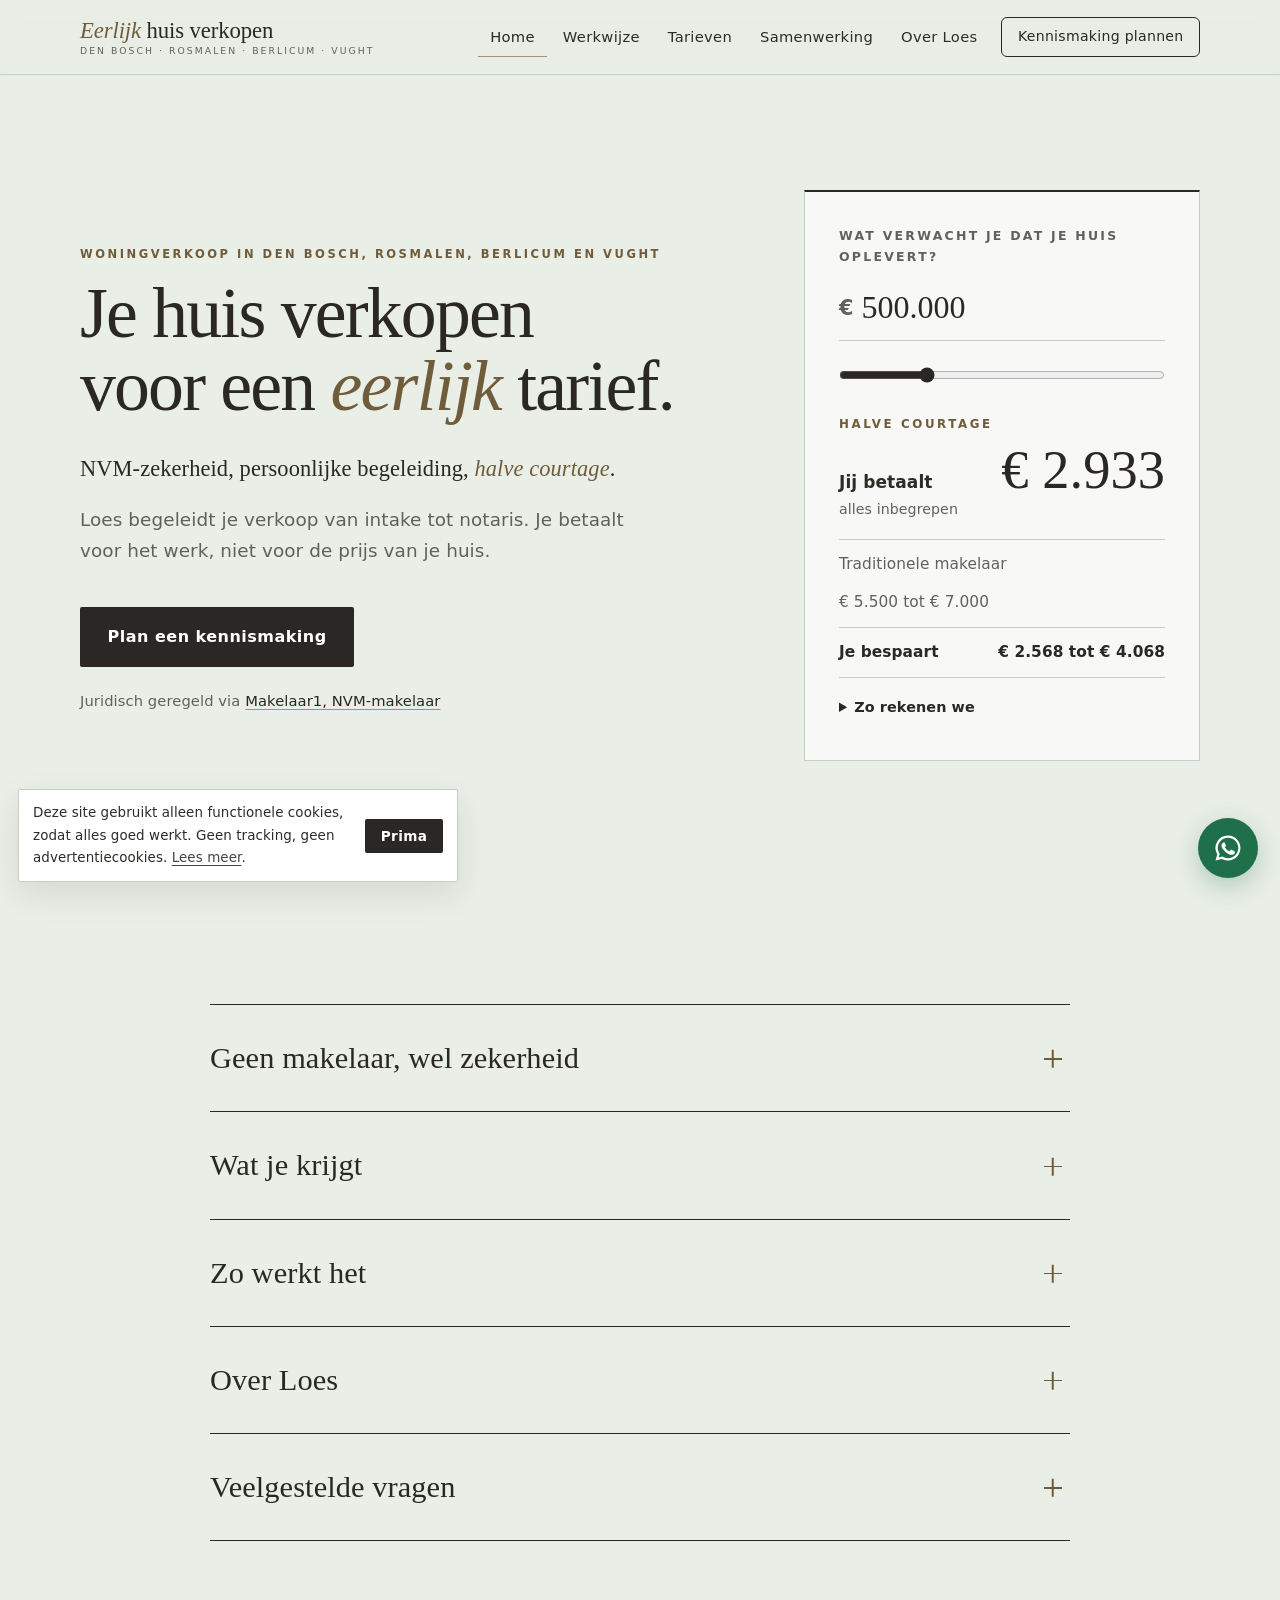
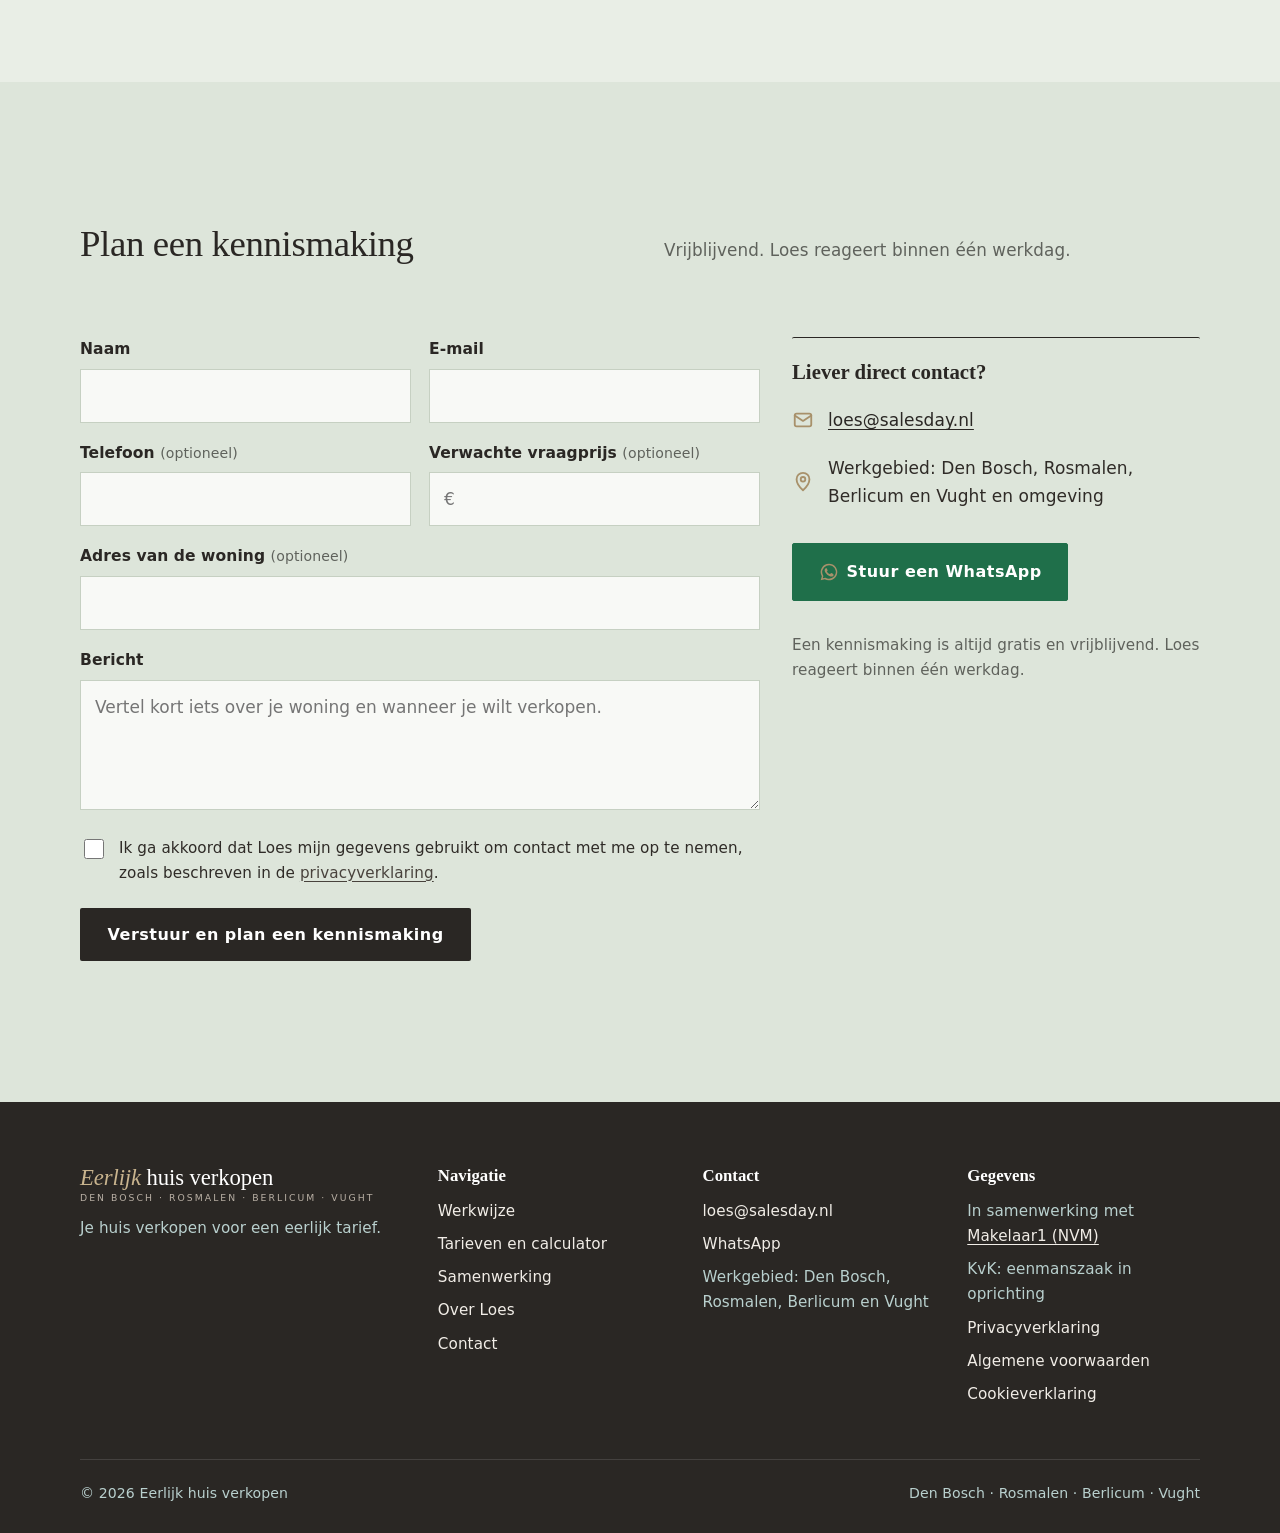
==== commit 1504056f: "Naam gewijzigd naar Eerlijk huis verkopen - Logo in header en footer: "Eerlijk huis verkopen", met E" ====
--- a/index.html
+++ b/index.html
@@ -3,28 +3,28 @@
 <head>
 <meta charset="utf-8">
 <meta name="viewport" content="width=device-width, initial-scale=1">
-<title>Huis verkopen in Den Bosch, Rosmalen, Berlicum en Vught | Mevrouw geen Makelaar</title>
+<title>Huis verkopen in Den Bosch, Rosmalen, Berlicum en Vught | Eerlijk huis verkopen</title>
 <meta name="description" content="NVM-zekerheid, persoonlijke begeleiding, halve courtage. Je huis verkopen in Den Bosch, Rosmalen, Berlicum en Vught voor een eerlijk tarief. Bereken direct wat het jou kost.">
 <link rel="canonical" href="https://www.mevrouw-geen-makelaar.nl/">
 <meta property="og:type" content="website">
 <meta property="og:locale" content="nl_NL">
-<meta property="og:site_name" content="Mevrouw geen Makelaar">
-<meta property="og:title" content="Huis verkopen in Den Bosch, Rosmalen, Berlicum en Vught | Mevrouw geen Makelaar">
+<meta property="og:site_name" content="Eerlijk huis verkopen">
+<meta property="og:title" content="Huis verkopen in Den Bosch, Rosmalen, Berlicum en Vught | Eerlijk huis verkopen">
 <meta property="og:description" content="NVM-zekerheid, persoonlijke begeleiding, halve courtage. Je huis verkopen in Den Bosch, Rosmalen, Berlicum en Vught voor een eerlijk tarief. Bereken direct wat het jou kost.">
 <meta property="og:url" content="https://www.mevrouw-geen-makelaar.nl/">
-<meta property="og:image" content="https://www.mevrouw-geen-makelaar.nl/og-image.png">
+<meta property="og:image" content="https://www.mevrouw-geen-makelaar.nl/og-image.png?v=75508859">
 <meta name="theme-color" content="#2a2724">
 <link rel="icon" href="/favicon.svg" type="image/svg+xml">
 <link rel="apple-touch-icon" href="/apple-touch-icon.png">
-<link rel="stylesheet" href="/styles.css?v=8aac7256">
-<script type="application/ld+json">{"@context":"https://schema.org","@type":"LocalBusiness","name":"Mevrouw geen Makelaar","url":"https://www.mevrouw-geen-makelaar.nl","email":"loes@salesday.nl","description":"Persoonlijke woningverkoop in Den Bosch, Rosmalen, Berlicum en Vught tegen een transparante, lage prijs: (1% van de verkoopprijs min €865 kosten) gedeeld door 2, plus €865 vaste kosten.","areaServed":[{"@type":"City","name":"'s-Hertogenbosch"},{"@type":"City","name":"Rosmalen"},{"@type":"City","name":"Berlicum"},{"@type":"City","name":"Vught"}],"address":{"@type":"PostalAddress","addressLocality":"Rosmalen","addressCountry":"NL"},"founder":{"@type":"Person","name":"Loes"},"priceRange":"€"}</script>
-<script type="application/ld+json">{"@context":"https://schema.org","@type":"FAQPage","mainEntity":[{"@type":"Question","name":"Is Loes een makelaar?","acceptedAnswer":{"@type":"Answer","text":"Nee. Loes begeleidt de verkoop persoonlijk. Het makelaarsschap, de Funda-plaatsing en de koopovereenkomst lopen via Makelaar1, een NVM-makelaar uit Tilburg."}},{"@type":"Question","name":"Wat betaal ik?","acceptedAnswer":{"@type":"Answer","text":"Ongeveer de helft van een gewone makelaar. Bij een huis van €500.000 betaal je €2.933, alles inbegrepen. Hoe we dat uitrekenen, zie je in vier stappen op de tarievenpagina."}},{"@type":"Question","name":"Wat zit er in de vaste kosten?","acceptedAnswer":{"@type":"Answer","text":"De Funda-plaatsing via Makelaar1, de fotograaf en de brochures. Niet inbegrepen: energielabel, keuringen en notariskosten."}},{"@type":"Question","name":"Wie stelt de koopovereenkomst op?","acceptedAnswer":{"@type":"Answer","text":"Makelaar1, als NVM-makelaar. Zo is de juridische kant goed geregeld."}},{"@type":"Question","name":"Wie doet de bezichtigingen?","acceptedAnswer":{"@type":"Answer","text":"Loes, persoonlijk. Ook bij de onderhandeling is zij je aanspreekpunt; jij beslist over elk bod."}},{"@type":"Question","name":"Wat als ik na de intake toch niet wil verkopen?","acceptedAnswer":{"@type":"Answer","text":"Dat kan. De kennismaking en de intake zijn vrijblijvend. Geef je daarna de opdracht en gaat Loes aan de slag, dan vergoed je bij intrekking de kosten die al gemaakt zijn, zoals fotograaf of drukwerk. De details staan in de voorwaarden."}},{"@type":"Question","name":"In welke regio werkt Loes?","acceptedAnswer":{"@type":"Answer","text":"Den Bosch, Rosmalen, Berlicum, Vught en directe omgeving."}}]}</script>
+<link rel="stylesheet" href="/styles.css?v=81839b2a">
+<script type="application/ld+json">{"@context":"https://schema.org","@type":"LocalBusiness","name":"Eerlijk huis verkopen","url":"https://www.mevrouw-geen-makelaar.nl","email":"loes@salesday.nl","description":"Persoonlijke woningverkoop in Den Bosch, Rosmalen, Berlicum en Vught tegen een transparante, lage prijs: (1% van de verkoopprijs min €865 kosten) gedeeld door 2, plus €865 vaste kosten.","areaServed":[{"@type":"City","name":"'s-Hertogenbosch"},{"@type":"City","name":"Rosmalen"},{"@type":"City","name":"Berlicum"},{"@type":"City","name":"Vught"}],"address":{"@type":"PostalAddress","addressLocality":"Rosmalen","addressCountry":"NL"},"founder":{"@type":"Person","name":"Loes"},"priceRange":"€"}</script>
+<script type="application/ld+json">{"@context":"https://schema.org","@type":"FAQPage","mainEntity":[{"@type":"Question","name":"Is Loes een makelaar?","acceptedAnswer":{"@type":"Answer","text":"Nee. Loes begeleidt de verkoop persoonlijk. Het makelaarsschap, de Funda-plaatsing en de koopovereenkomst lopen via Makelaar1, een NVM-makelaar uit Tilburg."}},{"@type":"Question","name":"Wat betaal ik?","acceptedAnswer":{"@type":"Answer","text":"Ongeveer de helft van een gewone makelaar. Bij een huis van €500.000 betaal je €2.933, alles inbegrepen. Hoe we dat uitrekenen, zie je in vier stappen op de tarievenpagina."}},{"@type":"Question","name":"Wat zit er in de vaste kosten?","acceptedAnswer":{"@type":"Answer","text":"De Funda-plaatsing via Makelaar1, de fotograaf en de brochures. Niet inbegrepen: energielabel, keuringen en notariskosten."}},{"@type":"Question","name":"Wie stelt de koopovereenkomst op?","acceptedAnswer":{"@type":"Answer","text":"Makelaar1, als NVM-makelaar. Zo is de juridische kant goed geregeld."}},{"@type":"Question","name":"Wie doet de bezichtigingen?","acceptedAnswer":{"@type":"Answer","text":"Loes, persoonlijk. Ook bij de onderhandeling is zij je aanspreekpunt; jij beslist over elk bod."}},{"@type":"Question","name":"Wat als ik na de intake toch niet wil verkopen?","acceptedAnswer":{"@type":"Answer","text":"Dat kan. De kennismaking en de intake zijn vrijblijvend. Geef je daarna de opdracht en gaat Loes aan de slag, dan vergoed je bij intrekking de gewerkte uren en de kosten die al gemaakt zijn, zoals fotograaf of drukwerk. De details staan in de voorwaarden."}},{"@type":"Question","name":"In welke regio werkt Loes?","acceptedAnswer":{"@type":"Answer","text":"Den Bosch, Rosmalen, Berlicum, Vught en directe omgeving."}}]}</script>
 </head>
 <body>
 <a class="skip" href="#main">Naar de inhoud</a>
 <header class="site-header">
   <div class="wrap">
-    <a class="logo logo-e" href="/" aria-label="Mevrouw geen Makelaar, naar de homepage"><span class="wm-mono" aria-hidden="true">M<i>g</i>M</span><span class="wm">Mevrouw <i>geen</i> Makelaar</span><small>Den Bosch &middot; Rosmalen &middot; Berlicum &middot; Vught</small></a>
+    <a class="logo logo-e" href="/" aria-label="Eerlijk huis verkopen, naar de homepage"><span class="wm-mono" aria-hidden="true"><i>E</i>HV</span><span class="wm"><i>Eerlijk</i> huis verkopen</span><small>Den Bosch &middot; Rosmalen &middot; Berlicum &middot; Vught</small></a>
     <button class="nav-toggle" aria-expanded="false" aria-controls="nav" aria-label="Menu openen"><svg viewBox="0 0 24 24" fill="none" stroke="currentColor" stroke-width="2.2" stroke-linecap="round" aria-hidden="true"><path d="M4 7h16M4 12h16M4 17h16"/></svg></button>
     <nav class="nav" id="nav" aria-label="Hoofdmenu">
         <a href="/" aria-current="page">Home</a>
@@ -127,7 +127,7 @@
   <details><summary>Wat zit er in de vaste kosten?</summary><div class="answer"><p>De Funda-plaatsing via Makelaar1, de fotograaf en de brochures. Niet inbegrepen: energielabel, keuringen en notariskosten.</p></div></details>
   <details><summary>Wie stelt de koopovereenkomst op?</summary><div class="answer"><p>Makelaar1, als NVM-makelaar. Zo is de juridische kant goed geregeld.</p></div></details>
   <details><summary>Wie doet de bezichtigingen?</summary><div class="answer"><p>Loes, persoonlijk. Ook bij de onderhandeling is zij je aanspreekpunt; jij beslist over elk bod.</p></div></details>
-  <details><summary>Wat als ik na de intake toch niet wil verkopen?</summary><div class="answer"><p>Dat kan. De kennismaking en de intake zijn vrijblijvend. Geef je daarna de opdracht en gaat Loes aan de slag, dan vergoed je bij intrekking de kosten die al gemaakt zijn, zoals fotograaf of drukwerk. De details staan in de <a href="/voorwaarden">voorwaarden</a>.</p></div></details>
+  <details><summary>Wat als ik na de intake toch niet wil verkopen?</summary><div class="answer"><p>Dat kan. De kennismaking en de intake zijn vrijblijvend. Geef je daarna de opdracht en gaat Loes aan de slag, dan vergoed je bij intrekking de gewerkte uren en de kosten die al gemaakt zijn, zoals fotograaf of drukwerk. De details staan in de <a href="/voorwaarden">voorwaarden</a>.</p></div></details>
   <details><summary>In welke regio werkt Loes?</summary><div class="answer"><p>Den Bosch, Rosmalen, Berlicum, Vught en directe omgeving.</p></div></details>
 </div></div>
       </details>
@@ -172,7 +172,7 @@
   <div class="wrap">
     <div class="footer-grid">
       <div>
-        <a class="logo logo-e" href="/"><span class="wm">Mevrouw <i>geen</i> Makelaar</span><small>Den Bosch &middot; Rosmalen &middot; Berlicum &middot; Vught</small></a>
+        <a class="logo logo-e" href="/"><span class="wm"><i>Eerlijk</i> huis verkopen</span><small>Den Bosch &middot; Rosmalen &middot; Berlicum &middot; Vught</small></a>
         <p>Je huis verkopen voor een eerlijk tarief.</p>
       </div>
       <div>
@@ -205,7 +205,7 @@
       </div>
     </div>
     <div class="footer-bottom">
-      <span>&copy; <span data-year>2026</span> Mevrouw geen Makelaar</span>
+      <span>&copy; <span data-year>2026</span> Eerlijk huis verkopen</span>
       <span>Den Bosch &middot; Rosmalen &middot; Berlicum &middot; Vught</span>
     </div>
   </div>
@@ -214,6 +214,6 @@
   <p>Deze site gebruikt alleen functionele cookies, zodat alles goed werkt. Geen tracking, geen advertentiecookies. <a href="/cookies">Lees meer</a>.</p>
   <button class="btn btn--primary" type="button">Prima</button>
 </div>
-<script src="/main.js?v=ac0f0b38" defer></script>
+<script src="/main.js?v=29befcde" defer></script>
 </body>
 </html>
--- a/styles.css
+++ b/styles.css
@@ -1,4 +1,4 @@
-/* Mevrouw geen Makelaar, huisstijl */
+/* Eerlijk huis verkopen, huisstijl */
 :root {
   --teal-900: #2a2724;
   --teal-700: #48423c;
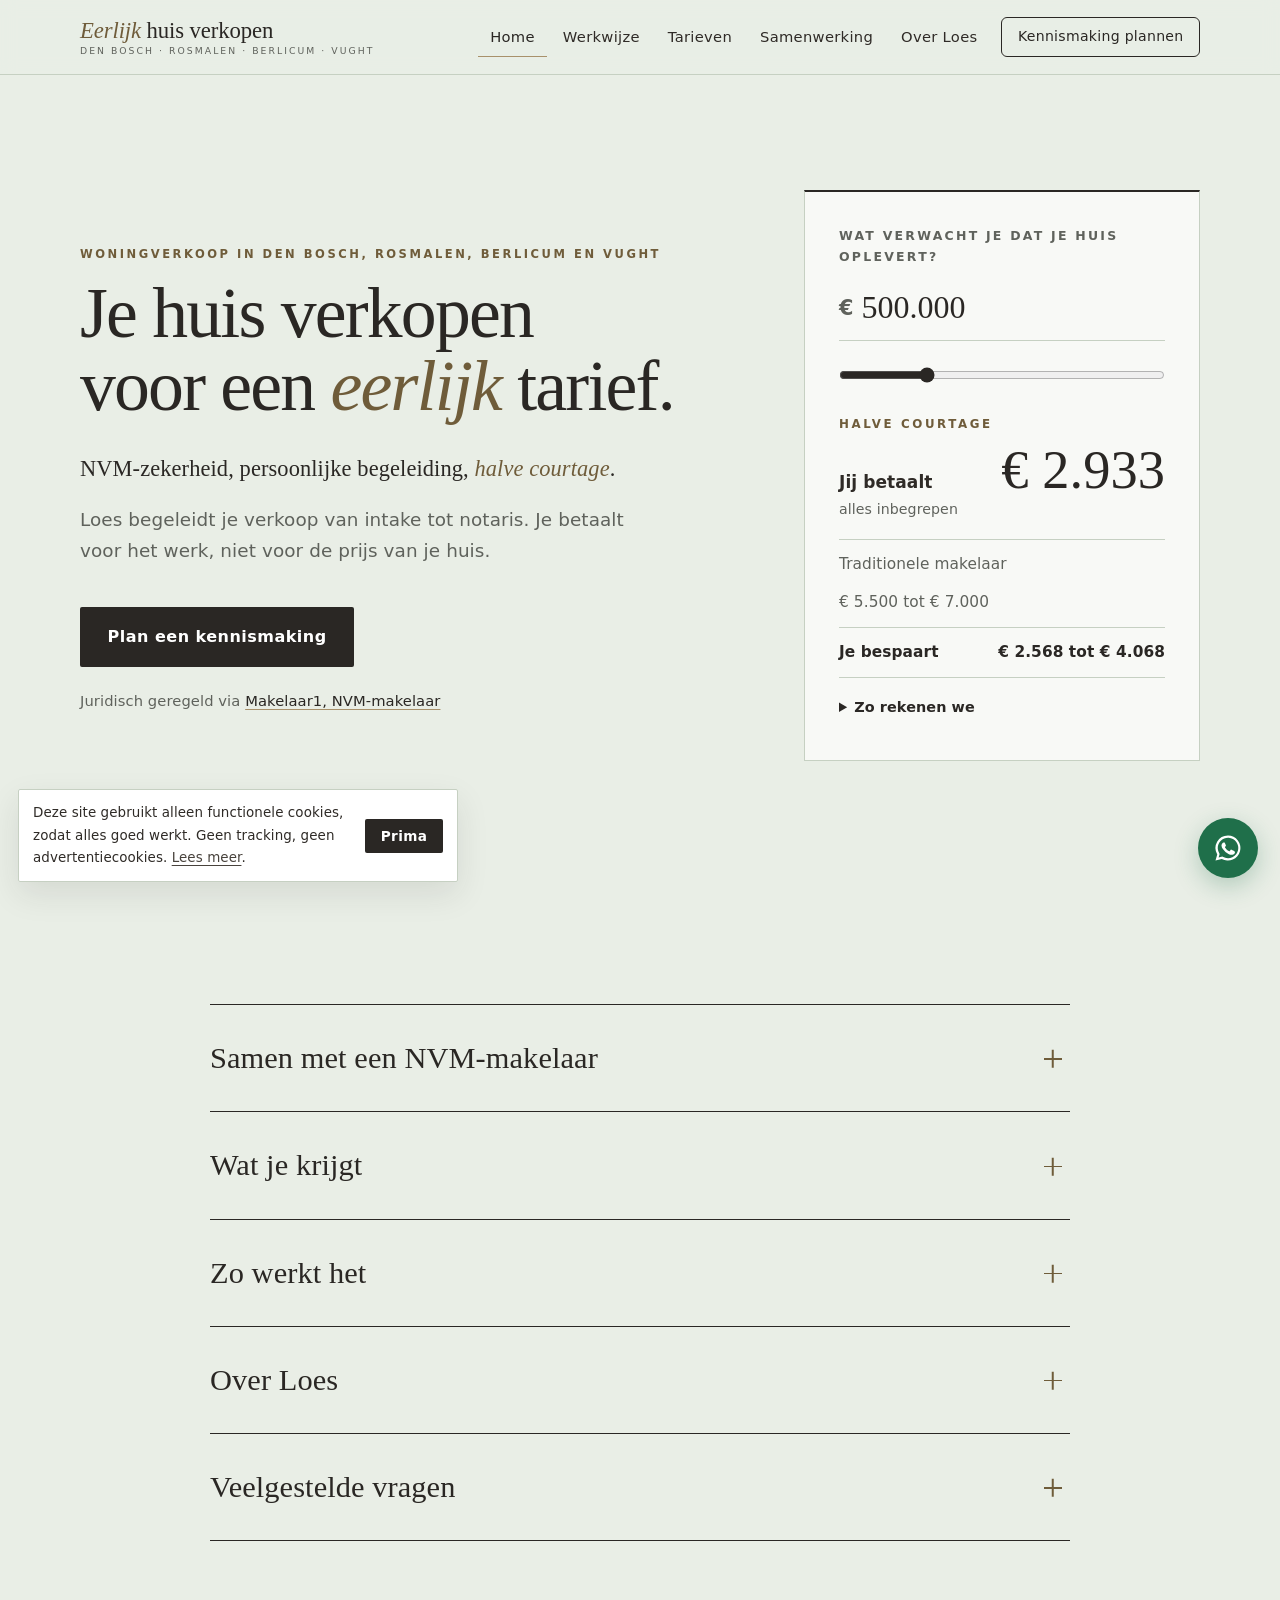
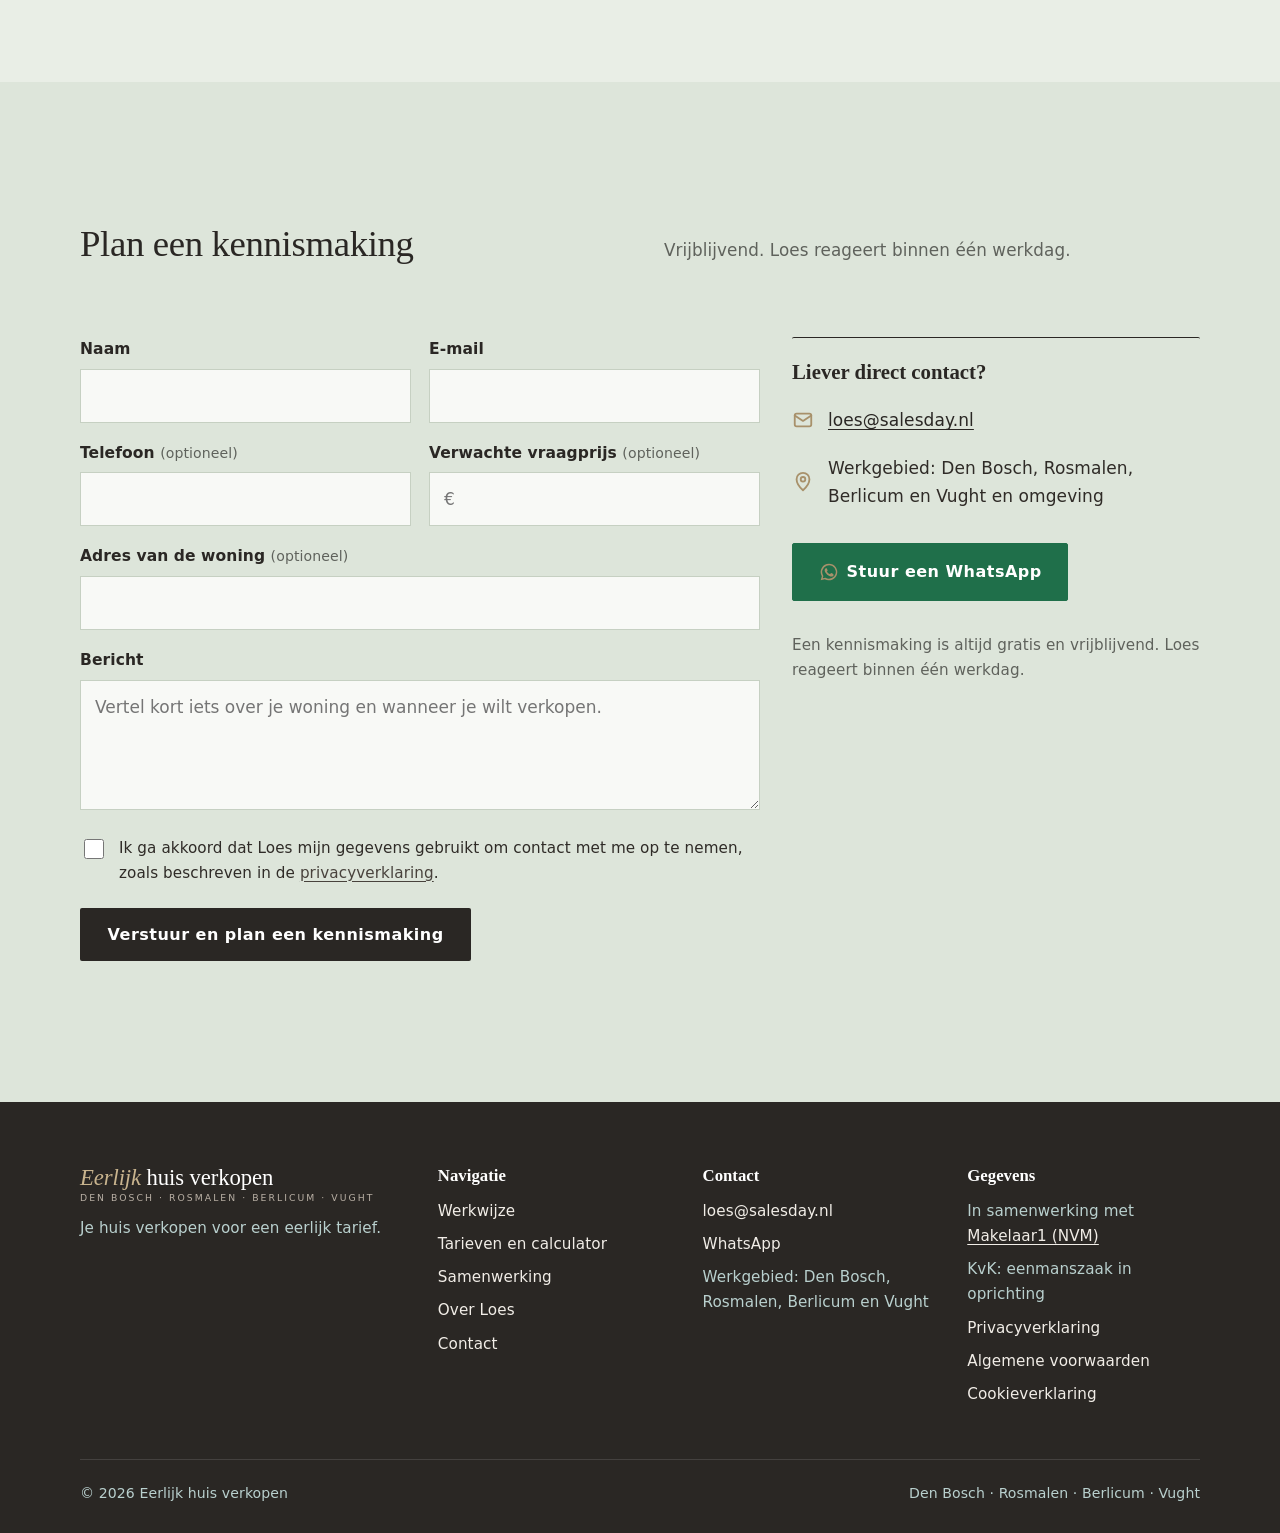
==== commit 28c8516f: "Samenwerking met makelaar positief verwoord "Geen makelaar" vervangen: kop op de home en samenwerkin" ====
--- a/index.html
+++ b/index.html
@@ -5,20 +5,20 @@
 <meta name="viewport" content="width=device-width, initial-scale=1">
 <title>Huis verkopen in Den Bosch, Rosmalen, Berlicum en Vught | Eerlijk huis verkopen</title>
 <meta name="description" content="NVM-zekerheid, persoonlijke begeleiding, halve courtage. Je huis verkopen in Den Bosch, Rosmalen, Berlicum en Vught voor een eerlijk tarief. Bereken direct wat het jou kost.">
-<link rel="canonical" href="https://www.mevrouw-geen-makelaar.nl/">
+<link rel="canonical" href="https://www.eerlijkhuisverkopen.nl/">
 <meta property="og:type" content="website">
 <meta property="og:locale" content="nl_NL">
 <meta property="og:site_name" content="Eerlijk huis verkopen">
 <meta property="og:title" content="Huis verkopen in Den Bosch, Rosmalen, Berlicum en Vught | Eerlijk huis verkopen">
 <meta property="og:description" content="NVM-zekerheid, persoonlijke begeleiding, halve courtage. Je huis verkopen in Den Bosch, Rosmalen, Berlicum en Vught voor een eerlijk tarief. Bereken direct wat het jou kost.">
-<meta property="og:url" content="https://www.mevrouw-geen-makelaar.nl/">
-<meta property="og:image" content="https://www.mevrouw-geen-makelaar.nl/og-image.png?v=75508859">
+<meta property="og:url" content="https://www.eerlijkhuisverkopen.nl/">
+<meta property="og:image" content="https://www.eerlijkhuisverkopen.nl/og-image.png?v=75508859">
 <meta name="theme-color" content="#2a2724">
 <link rel="icon" href="/favicon.svg" type="image/svg+xml">
 <link rel="apple-touch-icon" href="/apple-touch-icon.png">
 <link rel="stylesheet" href="/styles.css?v=81839b2a">
-<script type="application/ld+json">{"@context":"https://schema.org","@type":"LocalBusiness","name":"Eerlijk huis verkopen","url":"https://www.mevrouw-geen-makelaar.nl","email":"loes@salesday.nl","description":"Persoonlijke woningverkoop in Den Bosch, Rosmalen, Berlicum en Vught tegen een transparante, lage prijs: (1% van de verkoopprijs min €865 kosten) gedeeld door 2, plus €865 vaste kosten.","areaServed":[{"@type":"City","name":"'s-Hertogenbosch"},{"@type":"City","name":"Rosmalen"},{"@type":"City","name":"Berlicum"},{"@type":"City","name":"Vught"}],"address":{"@type":"PostalAddress","addressLocality":"Rosmalen","addressCountry":"NL"},"founder":{"@type":"Person","name":"Loes"},"priceRange":"€"}</script>
-<script type="application/ld+json">{"@context":"https://schema.org","@type":"FAQPage","mainEntity":[{"@type":"Question","name":"Is Loes een makelaar?","acceptedAnswer":{"@type":"Answer","text":"Nee. Loes begeleidt de verkoop persoonlijk. Het makelaarsschap, de Funda-plaatsing en de koopovereenkomst lopen via Makelaar1, een NVM-makelaar uit Tilburg."}},{"@type":"Question","name":"Wat betaal ik?","acceptedAnswer":{"@type":"Answer","text":"Ongeveer de helft van een gewone makelaar. Bij een huis van €500.000 betaal je €2.933, alles inbegrepen. Hoe we dat uitrekenen, zie je in vier stappen op de tarievenpagina."}},{"@type":"Question","name":"Wat zit er in de vaste kosten?","acceptedAnswer":{"@type":"Answer","text":"De Funda-plaatsing via Makelaar1, de fotograaf en de brochures. Niet inbegrepen: energielabel, keuringen en notariskosten."}},{"@type":"Question","name":"Wie stelt de koopovereenkomst op?","acceptedAnswer":{"@type":"Answer","text":"Makelaar1, als NVM-makelaar. Zo is de juridische kant goed geregeld."}},{"@type":"Question","name":"Wie doet de bezichtigingen?","acceptedAnswer":{"@type":"Answer","text":"Loes, persoonlijk. Ook bij de onderhandeling is zij je aanspreekpunt; jij beslist over elk bod."}},{"@type":"Question","name":"Wat als ik na de intake toch niet wil verkopen?","acceptedAnswer":{"@type":"Answer","text":"Dat kan. De kennismaking en de intake zijn vrijblijvend. Geef je daarna de opdracht en gaat Loes aan de slag, dan vergoed je bij intrekking de gewerkte uren en de kosten die al gemaakt zijn, zoals fotograaf of drukwerk. De details staan in de voorwaarden."}},{"@type":"Question","name":"In welke regio werkt Loes?","acceptedAnswer":{"@type":"Answer","text":"Den Bosch, Rosmalen, Berlicum, Vught en directe omgeving."}}]}</script>
+<script type="application/ld+json">{"@context":"https://schema.org","@type":"LocalBusiness","name":"Eerlijk huis verkopen","url":"https://www.eerlijkhuisverkopen.nl","email":"loes@salesday.nl","description":"Persoonlijke woningverkoop in Den Bosch, Rosmalen, Berlicum en Vught tegen een transparante, lage prijs: (1% van de verkoopprijs min €865 kosten) gedeeld door 2, plus €865 vaste kosten.","areaServed":[{"@type":"City","name":"'s-Hertogenbosch"},{"@type":"City","name":"Rosmalen"},{"@type":"City","name":"Berlicum"},{"@type":"City","name":"Vught"}],"address":{"@type":"PostalAddress","addressLocality":"Rosmalen","addressCountry":"NL"},"founder":{"@type":"Person","name":"Loes"},"priceRange":"€"}</script>
+<script type="application/ld+json">{"@context":"https://schema.org","@type":"FAQPage","mainEntity":[{"@type":"Question","name":"Hoe werkt de samenwerking met de makelaar?","acceptedAnswer":{"@type":"Answer","text":"Loes begeleidt je verkoop persoonlijk, samen met Makelaar1, een NVM-makelaar uit Tilburg. Makelaar1 verzorgt de Funda-plaatsing, de koopovereenkomst en de juridische afhandeling."}},{"@type":"Question","name":"Wat betaal ik?","acceptedAnswer":{"@type":"Answer","text":"Ongeveer de helft van een gewone makelaar. Bij een huis van €500.000 betaal je €2.933, alles inbegrepen. Hoe we dat uitrekenen, zie je in vier stappen op de tarievenpagina."}},{"@type":"Question","name":"Wat zit er in de vaste kosten?","acceptedAnswer":{"@type":"Answer","text":"De Funda-plaatsing via Makelaar1, de fotograaf en de brochures. Niet inbegrepen: energielabel, keuringen en notariskosten."}},{"@type":"Question","name":"Wie stelt de koopovereenkomst op?","acceptedAnswer":{"@type":"Answer","text":"Makelaar1, als NVM-makelaar. Zo is de juridische kant goed geregeld."}},{"@type":"Question","name":"Wie doet de bezichtigingen?","acceptedAnswer":{"@type":"Answer","text":"Loes, persoonlijk. Ook bij de onderhandeling is zij je aanspreekpunt; jij beslist over elk bod."}},{"@type":"Question","name":"Wat als ik na de intake toch niet wil verkopen?","acceptedAnswer":{"@type":"Answer","text":"Dat kan. De kennismaking en de intake zijn vrijblijvend. Geef je daarna de opdracht en gaat Loes aan de slag, dan vergoed je bij intrekking de gewerkte uren en de kosten die al gemaakt zijn, zoals fotograaf of drukwerk. De details staan in de voorwaarden."}},{"@type":"Question","name":"In welke regio werkt Loes?","acceptedAnswer":{"@type":"Answer","text":"Den Bosch, Rosmalen, Berlicum, Vught en directe omgeving."}}]}</script>
 </head>
 <body>
 <a class="skip" href="#main">Naar de inhoud</a>
@@ -74,7 +74,7 @@
   <div class="wrap acc-wrap">
     <div class="acc">
       <details>
-        <summary>Geen makelaar, wel zekerheid</summary>
+        <summary>Samen met een NVM-makelaar</summary>
         <div class="acc-body">
           <div class="roles">
             <div><span class="who">Loes</span><p>Intake en advies, fotograaf en brochure, alle bezichtigingen en persoonlijk contact van begin tot eind.</p></div>
@@ -122,7 +122,7 @@
       <details>
         <summary>Veelgestelde vragen</summary>
         <div class="acc-body"><div class="faq">
-  <details><summary>Is Loes een makelaar?</summary><div class="answer"><p>Nee. Loes begeleidt de verkoop persoonlijk. Het makelaarsschap, de Funda-plaatsing en de koopovereenkomst lopen via Makelaar1, een NVM-makelaar uit Tilburg.</p></div></details>
+  <details><summary>Hoe werkt de samenwerking met de makelaar?</summary><div class="answer"><p>Loes begeleidt je verkoop persoonlijk, samen met Makelaar1, een NVM-makelaar uit Tilburg. Makelaar1 verzorgt de Funda-plaatsing, de koopovereenkomst en de juridische afhandeling.</p></div></details>
   <details><summary>Wat betaal ik?</summary><div class="answer"><p>Ongeveer de helft van een gewone makelaar. Bij een huis van €500.000 betaal je €2.933, alles inbegrepen. Hoe we dat uitrekenen, zie je in vier stappen op de <a href="/tarieven">tarievenpagina</a>.</p></div></details>
   <details><summary>Wat zit er in de vaste kosten?</summary><div class="answer"><p>De Funda-plaatsing via Makelaar1, de fotograaf en de brochures. Niet inbegrepen: energielabel, keuringen en notariskosten.</p></div></details>
   <details><summary>Wie stelt de koopovereenkomst op?</summary><div class="answer"><p>Makelaar1, als NVM-makelaar. Zo is de juridische kant goed geregeld.</p></div></details>
@@ -214,6 +214,6 @@
   <p>Deze site gebruikt alleen functionele cookies, zodat alles goed werkt. Geen tracking, geen advertentiecookies. <a href="/cookies">Lees meer</a>.</p>
   <button class="btn btn--primary" type="button">Prima</button>
 </div>
-<script src="/main.js?v=29befcde" defer></script>
+<script src="/main.js?v=7fac7271" defer></script>
 </body>
 </html>
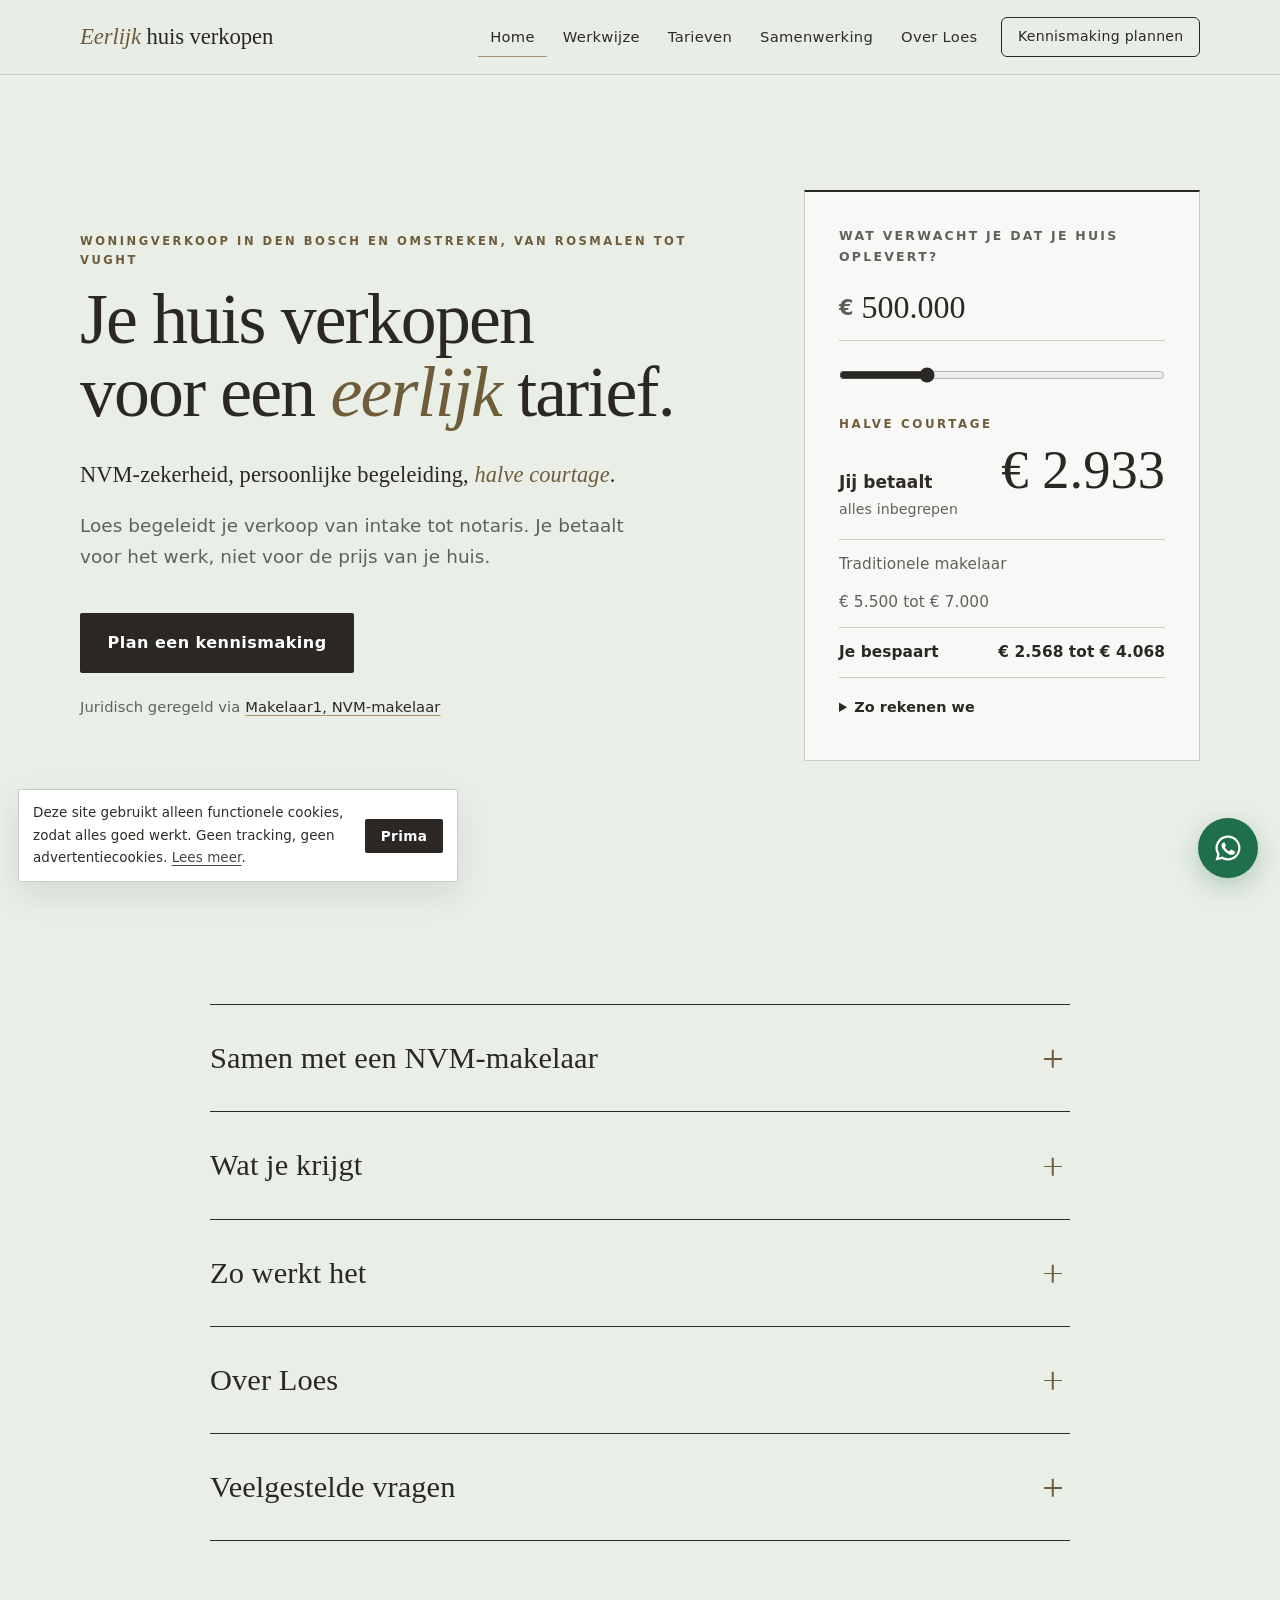
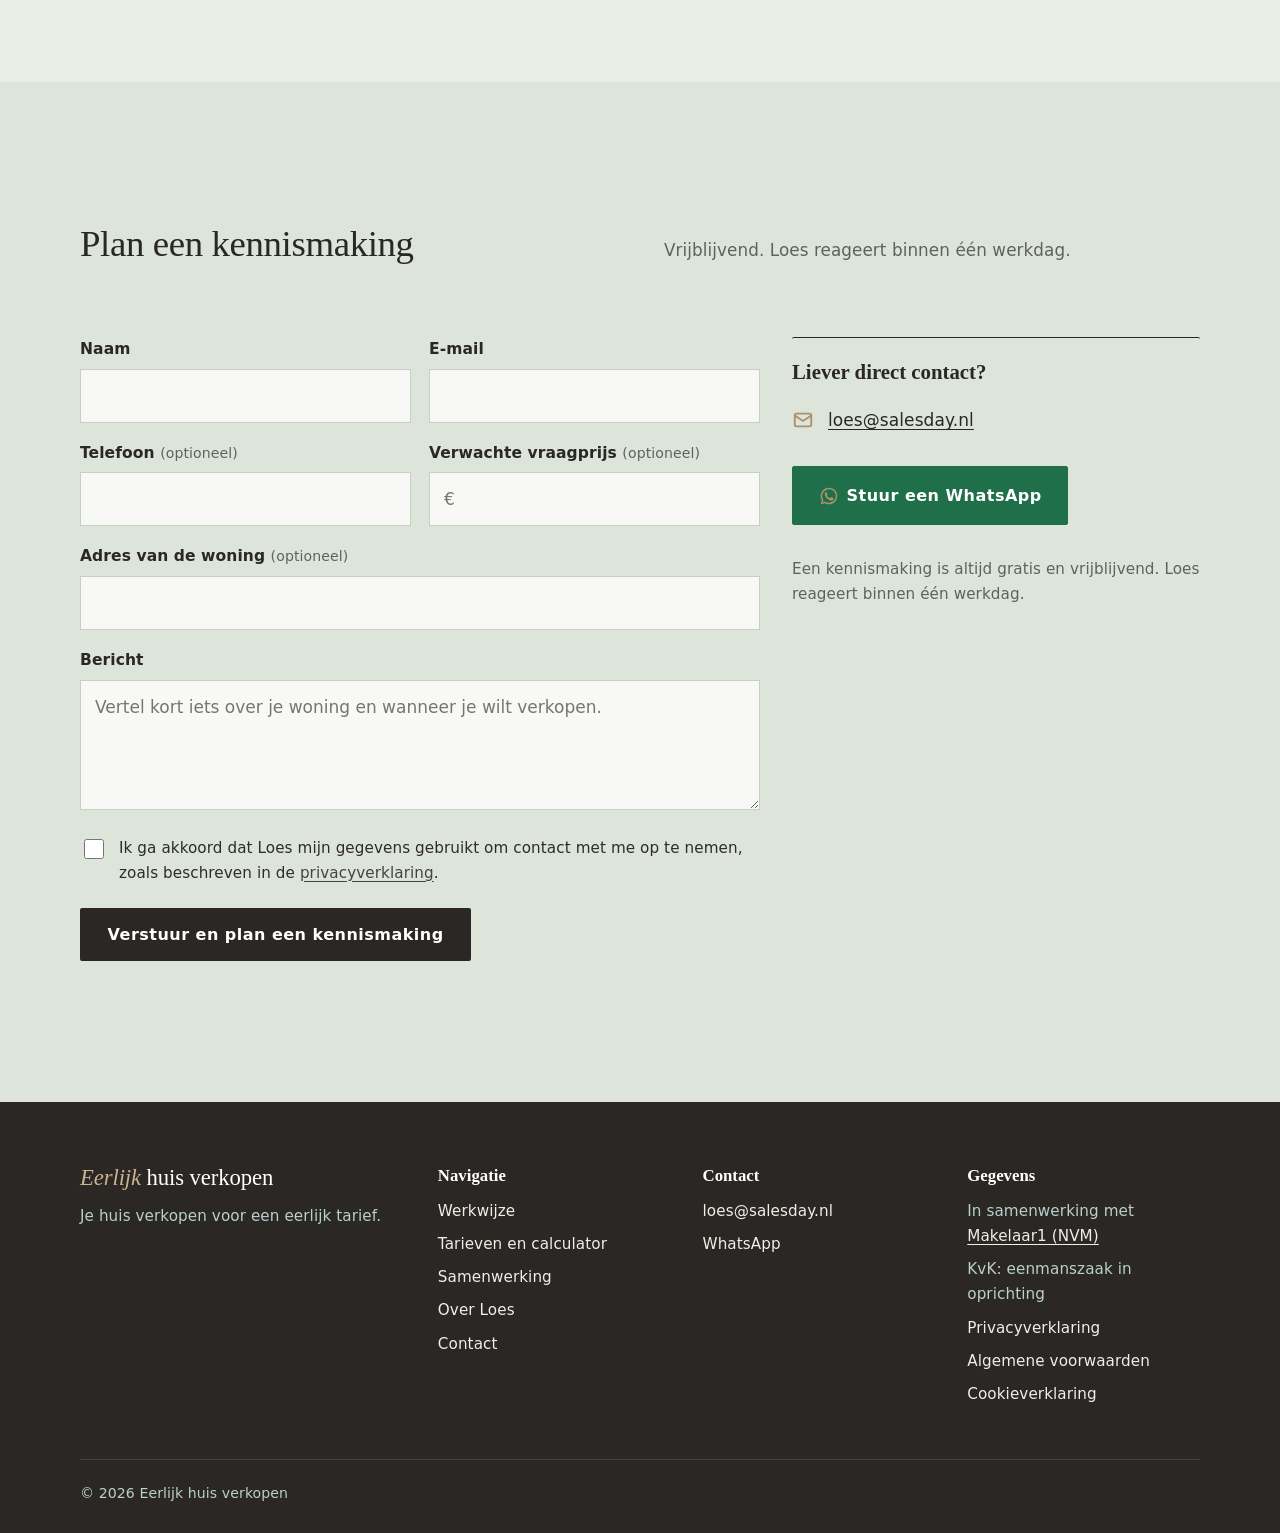
==== commit 888344de: "Regio: Den Bosch en omstreken, van Rosmalen tot Vught - Plaatsnamen onder het logo (header, footer) " ====
--- a/index.html
+++ b/index.html
@@ -3,28 +3,28 @@
 <head>
 <meta charset="utf-8">
 <meta name="viewport" content="width=device-width, initial-scale=1">
-<title>Huis verkopen in Den Bosch, Rosmalen, Berlicum en Vught | Eerlijk huis verkopen</title>
-<meta name="description" content="NVM-zekerheid, persoonlijke begeleiding, halve courtage. Je huis verkopen in Den Bosch, Rosmalen, Berlicum en Vught voor een eerlijk tarief. Bereken direct wat het jou kost.">
+<title>Huis verkopen in Den Bosch en omstreken | Eerlijk huis verkopen</title>
+<meta name="description" content="NVM-zekerheid, persoonlijke begeleiding, halve courtage. Je huis verkopen in Den Bosch en omstreken, van Rosmalen tot Vught voor een eerlijk tarief. Bereken direct wat het jou kost.">
 <link rel="canonical" href="https://www.eerlijkhuisverkopen.nl/">
 <meta property="og:type" content="website">
 <meta property="og:locale" content="nl_NL">
 <meta property="og:site_name" content="Eerlijk huis verkopen">
-<meta property="og:title" content="Huis verkopen in Den Bosch, Rosmalen, Berlicum en Vught | Eerlijk huis verkopen">
-<meta property="og:description" content="NVM-zekerheid, persoonlijke begeleiding, halve courtage. Je huis verkopen in Den Bosch, Rosmalen, Berlicum en Vught voor een eerlijk tarief. Bereken direct wat het jou kost.">
+<meta property="og:title" content="Huis verkopen in Den Bosch en omstreken | Eerlijk huis verkopen">
+<meta property="og:description" content="NVM-zekerheid, persoonlijke begeleiding, halve courtage. Je huis verkopen in Den Bosch en omstreken, van Rosmalen tot Vught voor een eerlijk tarief. Bereken direct wat het jou kost.">
 <meta property="og:url" content="https://www.eerlijkhuisverkopen.nl/">
 <meta property="og:image" content="https://www.eerlijkhuisverkopen.nl/og-image.png?v=75508859">
 <meta name="theme-color" content="#2a2724">
 <link rel="icon" href="/favicon.svg" type="image/svg+xml">
 <link rel="apple-touch-icon" href="/apple-touch-icon.png">
 <link rel="stylesheet" href="/styles.css?v=81839b2a">
-<script type="application/ld+json">{"@context":"https://schema.org","@type":"LocalBusiness","name":"Eerlijk huis verkopen","url":"https://www.eerlijkhuisverkopen.nl","email":"loes@salesday.nl","description":"Persoonlijke woningverkoop in Den Bosch, Rosmalen, Berlicum en Vught tegen een transparante, lage prijs: (1% van de verkoopprijs min €865 kosten) gedeeld door 2, plus €865 vaste kosten.","areaServed":[{"@type":"City","name":"'s-Hertogenbosch"},{"@type":"City","name":"Rosmalen"},{"@type":"City","name":"Berlicum"},{"@type":"City","name":"Vught"}],"address":{"@type":"PostalAddress","addressLocality":"Rosmalen","addressCountry":"NL"},"founder":{"@type":"Person","name":"Loes"},"priceRange":"€"}</script>
-<script type="application/ld+json">{"@context":"https://schema.org","@type":"FAQPage","mainEntity":[{"@type":"Question","name":"Hoe werkt de samenwerking met de makelaar?","acceptedAnswer":{"@type":"Answer","text":"Loes begeleidt je verkoop persoonlijk, samen met Makelaar1, een NVM-makelaar uit Tilburg. Makelaar1 verzorgt de Funda-plaatsing, de koopovereenkomst en de juridische afhandeling."}},{"@type":"Question","name":"Wat betaal ik?","acceptedAnswer":{"@type":"Answer","text":"Ongeveer de helft van een gewone makelaar. Bij een huis van €500.000 betaal je €2.933, alles inbegrepen. Hoe we dat uitrekenen, zie je in vier stappen op de tarievenpagina."}},{"@type":"Question","name":"Wat zit er in de vaste kosten?","acceptedAnswer":{"@type":"Answer","text":"De Funda-plaatsing via Makelaar1, de fotograaf en de brochures. Niet inbegrepen: energielabel, keuringen en notariskosten."}},{"@type":"Question","name":"Wie stelt de koopovereenkomst op?","acceptedAnswer":{"@type":"Answer","text":"Makelaar1, als NVM-makelaar. Zo is de juridische kant goed geregeld."}},{"@type":"Question","name":"Wie doet de bezichtigingen?","acceptedAnswer":{"@type":"Answer","text":"Loes, persoonlijk. Ook bij de onderhandeling is zij je aanspreekpunt; jij beslist over elk bod."}},{"@type":"Question","name":"Wat als ik na de intake toch niet wil verkopen?","acceptedAnswer":{"@type":"Answer","text":"Dat kan. De kennismaking en de intake zijn vrijblijvend. Geef je daarna de opdracht en gaat Loes aan de slag, dan vergoed je bij intrekking de gewerkte uren en de kosten die al gemaakt zijn, zoals fotograaf of drukwerk. De details staan in de voorwaarden."}},{"@type":"Question","name":"In welke regio werkt Loes?","acceptedAnswer":{"@type":"Answer","text":"Den Bosch, Rosmalen, Berlicum, Vught en directe omgeving."}}]}</script>
+<script type="application/ld+json">{"@context":"https://schema.org","@type":"LocalBusiness","name":"Eerlijk huis verkopen","url":"https://www.eerlijkhuisverkopen.nl","email":"loes@salesday.nl","description":"Persoonlijke woningverkoop in Den Bosch en omstreken, van Rosmalen tot Vught tegen een transparante, lage prijs: (1% van de verkoopprijs min €865 kosten) gedeeld door 2, plus €865 vaste kosten.","areaServed":[{"@type":"City","name":"'s-Hertogenbosch"},{"@type":"City","name":"Rosmalen"},{"@type":"City","name":"Berlicum"},{"@type":"City","name":"Vught"}],"address":{"@type":"PostalAddress","addressLocality":"Rosmalen","addressCountry":"NL"},"founder":{"@type":"Person","name":"Loes"},"priceRange":"€"}</script>
+<script type="application/ld+json">{"@context":"https://schema.org","@type":"FAQPage","mainEntity":[{"@type":"Question","name":"Hoe werkt de samenwerking met de makelaar?","acceptedAnswer":{"@type":"Answer","text":"Loes begeleidt je verkoop persoonlijk, samen met Makelaar1, een NVM-makelaar uit Tilburg. Makelaar1 verzorgt de Funda-plaatsing, de koopovereenkomst en de juridische afhandeling."}},{"@type":"Question","name":"Wat betaal ik?","acceptedAnswer":{"@type":"Answer","text":"Ongeveer de helft van een gewone makelaar. Bij een huis van €500.000 betaal je €2.933, alles inbegrepen. Hoe we dat uitrekenen, zie je in vier stappen op de tarievenpagina."}},{"@type":"Question","name":"Wat zit er in de vaste kosten?","acceptedAnswer":{"@type":"Answer","text":"De Funda-plaatsing via Makelaar1, de fotograaf en de digitale verkoopbrochure. Niet inbegrepen: energielabel, keuringen en notariskosten."}},{"@type":"Question","name":"Wie stelt de koopovereenkomst op?","acceptedAnswer":{"@type":"Answer","text":"Makelaar1, als NVM-makelaar. Zo is de juridische kant goed geregeld."}},{"@type":"Question","name":"Wie doet de bezichtigingen?","acceptedAnswer":{"@type":"Answer","text":"Loes, persoonlijk. Ook bij de onderhandeling is zij je aanspreekpunt; jij beslist over elk bod."}},{"@type":"Question","name":"Wat als ik na de intake toch niet wil verkopen?","acceptedAnswer":{"@type":"Answer","text":"Dat kan. De kennismaking en de intake zijn vrijblijvend. Geef je daarna de opdracht en gaat Loes aan de slag, dan vergoed je bij intrekking de gewerkte uren en de kosten die al gemaakt zijn, zoals de fotograaf. De details staan in de voorwaarden."}},{"@type":"Question","name":"In welke regio werkt Loes?","acceptedAnswer":{"@type":"Answer","text":"Den Bosch en omstreken, van Rosmalen tot Vught."}}]}</script>
 </head>
 <body>
 <a class="skip" href="#main">Naar de inhoud</a>
 <header class="site-header">
   <div class="wrap">
-    <a class="logo logo-e" href="/" aria-label="Eerlijk huis verkopen, naar de homepage"><span class="wm-mono" aria-hidden="true"><i>E</i>HV</span><span class="wm"><i>Eerlijk</i> huis verkopen</span><small>Den Bosch &middot; Rosmalen &middot; Berlicum &middot; Vught</small></a>
+    <a class="logo logo-e" href="/" aria-label="Eerlijk huis verkopen, naar de homepage"><span class="wm-mono" aria-hidden="true"><i>E</i>HV</span><span class="wm"><i>Eerlijk</i> huis verkopen</span></a>
     <button class="nav-toggle" aria-expanded="false" aria-controls="nav" aria-label="Menu openen"><svg viewBox="0 0 24 24" fill="none" stroke="currentColor" stroke-width="2.2" stroke-linecap="round" aria-hidden="true"><path d="M4 7h16M4 12h16M4 17h16"/></svg></button>
     <nav class="nav" id="nav" aria-label="Hoofdmenu">
         <a href="/" aria-current="page">Home</a>
@@ -40,7 +40,7 @@
 <section class="hero-ed">
   <div class="wrap hero-ed-grid">
     <div class="hero-ed-text">
-      <span class="eyebrow">Woningverkoop in Den Bosch, Rosmalen, Berlicum en Vught</span>
+      <span class="eyebrow">Woningverkoop in Den Bosch en omstreken, van Rosmalen tot Vught</span>
       <h1>Je huis verkopen<br>voor een <em>eerlijk</em> tarief.</h1>
       <p class="trio">NVM-zekerheid, persoonlijke begeleiding, <em>halve courtage</em>.</p>
       <p class="lead">Loes begeleidt je verkoop van intake tot notaris. Je betaalt voor het werk, niet voor de prijs van je huis.</p>
@@ -77,8 +77,8 @@
         <summary>Samen met een NVM-makelaar</summary>
         <div class="acc-body">
           <div class="roles">
-            <div><span class="who">Loes</span><p>Intake en advies, fotograaf en brochure, alle bezichtigingen en persoonlijk contact van begin tot eind.</p></div>
-            <div><span class="who">Makelaar1, NVM-makelaar</span><p>Plaatsing op Funda, ondersteuning bij de onderhandeling, de koopovereenkomst en de juridische afhandeling richting notaris.</p></div>
+            <div><span class="who">Loes</span><p>Intake, fotograaf en brochure, alle bezichtigingen en persoonlijk contact van begin tot eind.</p></div>
+            <div><span class="who">Makelaar1, NVM-makelaar</span><p>Prijsadvies, plaatsing op Funda, ondersteuning bij de onderhandeling, de koopovereenkomst en de juridische afhandeling richting notaris.</p></div>
           </div>
           <p class="acc-more"><a class="link-arrow" href="/samenwerking">Meer over de samenwerking <span aria-hidden="true">&rarr;</span></a></p>
         </div>
@@ -87,14 +87,14 @@
         <summary>Wat je krijgt</summary>
         <div class="acc-body">
           <ul class="acc-list">
-            <li>Waardebepaling en advies over de vraagprijs</li>
+            <li>Prijsadvies door een NVM-makelaar</li>
             <li>Professionele fotografie en verkooptekst</li>
             <li>Plaatsing op Funda via Makelaar1</li>
             <li>Alle bezichtigingen, door Loes zelf</li>
             <li>Onderhandeling namens jou</li>
             <li>Koopovereenkomst door een NVM-makelaar</li>
             <li>Begeleiding tot en met de notaris</li>
-            <li>Gedrukte verkoopbrochures</li>
+            <li>Digitale verkoopbrochure</li>
           </ul>
         </div>
       </details>
@@ -102,8 +102,8 @@
         <summary>Zo werkt het</summary>
         <div class="acc-body">
           <ol class="acc-steps">
-            <li><b>Kennismaking en intake</b><span>Loes komt langs en adviseert over de vraagprijs.</span><em class="who">Loes</em></li>
-            <li><b>Fotografie en brochure</b><span>Professionele foto's, verkooptekst en drukwerk.</span><em class="who">Loes</em></li>
+            <li><b>Kennismaking en intake</b><span>Loes komt langs. Het advies over de vraagprijs komt van de NVM-makelaar.</span><em class="who">Loes en Makelaar1</em></li>
+            <li><b>Fotografie en brochure</b><span>Professionele foto's, verkooptekst en een digitale verkoopbrochure.</span><em class="who">Loes</em></li>
             <li><b>Plaatsing op Funda</b><span>Je woning online, tot hij verkocht is.</span><em class="who">Makelaar1</em></li>
             <li><b>Bezichtigingen</b><span>Loes leidt alle bezichtigingen, persoonlijk.</span><em class="who">Loes</em></li>
             <li><b>Onderhandeling</b><span>Loes onderhandelt voor jou, met ondersteuning van Makelaar1.</span><em class="who">Loes en Makelaar1</em></li>
@@ -124,11 +124,11 @@
         <div class="acc-body"><div class="faq">
   <details><summary>Hoe werkt de samenwerking met de makelaar?</summary><div class="answer"><p>Loes begeleidt je verkoop persoonlijk, samen met Makelaar1, een NVM-makelaar uit Tilburg. Makelaar1 verzorgt de Funda-plaatsing, de koopovereenkomst en de juridische afhandeling.</p></div></details>
   <details><summary>Wat betaal ik?</summary><div class="answer"><p>Ongeveer de helft van een gewone makelaar. Bij een huis van €500.000 betaal je €2.933, alles inbegrepen. Hoe we dat uitrekenen, zie je in vier stappen op de <a href="/tarieven">tarievenpagina</a>.</p></div></details>
-  <details><summary>Wat zit er in de vaste kosten?</summary><div class="answer"><p>De Funda-plaatsing via Makelaar1, de fotograaf en de brochures. Niet inbegrepen: energielabel, keuringen en notariskosten.</p></div></details>
+  <details><summary>Wat zit er in de vaste kosten?</summary><div class="answer"><p>De Funda-plaatsing via Makelaar1, de fotograaf en de digitale verkoopbrochure. Niet inbegrepen: energielabel, keuringen en notariskosten.</p></div></details>
   <details><summary>Wie stelt de koopovereenkomst op?</summary><div class="answer"><p>Makelaar1, als NVM-makelaar. Zo is de juridische kant goed geregeld.</p></div></details>
   <details><summary>Wie doet de bezichtigingen?</summary><div class="answer"><p>Loes, persoonlijk. Ook bij de onderhandeling is zij je aanspreekpunt; jij beslist over elk bod.</p></div></details>
-  <details><summary>Wat als ik na de intake toch niet wil verkopen?</summary><div class="answer"><p>Dat kan. De kennismaking en de intake zijn vrijblijvend. Geef je daarna de opdracht en gaat Loes aan de slag, dan vergoed je bij intrekking de gewerkte uren en de kosten die al gemaakt zijn, zoals fotograaf of drukwerk. De details staan in de <a href="/voorwaarden">voorwaarden</a>.</p></div></details>
-  <details><summary>In welke regio werkt Loes?</summary><div class="answer"><p>Den Bosch, Rosmalen, Berlicum, Vught en directe omgeving.</p></div></details>
+  <details><summary>Wat als ik na de intake toch niet wil verkopen?</summary><div class="answer"><p>Dat kan. De kennismaking en de intake zijn vrijblijvend. Geef je daarna de opdracht en gaat Loes aan de slag, dan vergoed je bij intrekking de gewerkte uren en de kosten die al gemaakt zijn, zoals de fotograaf. De details staan in de <a href="/voorwaarden">voorwaarden</a>.</p></div></details>
+  <details><summary>In welke regio werkt Loes?</summary><div class="answer"><p>Den Bosch en omstreken, van Rosmalen tot Vught.</p></div></details>
 </div></div>
       </details>
     </div>
@@ -158,7 +158,6 @@
     <h3>Liever direct contact?</h3>
     <ul class="contact-list">
       <li><svg viewBox="0 0 24 24" fill="none" stroke="currentColor" stroke-width="2" stroke-linecap="round" stroke-linejoin="round" aria-hidden="true"><rect x="3" y="5" width="18" height="14" rx="2"/><path d="M3 7l9 6 9-6"/></svg><a href="mailto:loes@salesday.nl">loes@salesday.nl</a></li>
-      <li><svg viewBox="0 0 24 24" fill="none" stroke="currentColor" stroke-width="2" stroke-linecap="round" stroke-linejoin="round" aria-hidden="true"><path d="M12 21s-7-6.2-7-12a7 7 0 0 1 14 0c0 5.8-7 12-7 12z"/><circle cx="12" cy="9" r="2.5"/></svg><span>Werkgebied: Den Bosch, Rosmalen, Berlicum en Vught en omgeving</span></li>
     </ul>
     <a class="btn btn--wa" href="https://wa.me/31622549219?text=Hoi%20Loes%2C%20ik%20wil%20graag%20meer%20weten%20over%20het%20verkopen%20van%20mijn%20woning." rel="noopener"><svg viewBox="0 0 24 24" fill="currentColor" aria-hidden="true"><path d="M12 2a10 10 0 0 0-8.6 15.1L2 22l5-1.3A10 10 0 1 0 12 2zm0 18.2a8.2 8.2 0 0 1-4.2-1.2l-.3-.2-3 .8.8-2.9-.2-.3A8.2 8.2 0 1 1 12 20.2zm4.5-6.1c-.2-.1-1.5-.7-1.7-.8-.2-.1-.4-.1-.6.1l-.8 1c-.1.2-.3.2-.5.1a6.7 6.7 0 0 1-3.3-2.9c-.3-.4.3-.4.7-1.4.1-.2 0-.3 0-.4l-.8-1.8c-.2-.5-.4-.4-.6-.4h-.5a1 1 0 0 0-.7.3 3 3 0 0 0-.9 2.2 5.2 5.2 0 0 0 1.1 2.7 11.8 11.8 0 0 0 4.5 4c1.7.7 2.3.8 3.2.6a2.7 2.7 0 0 0 1.8-1.2 2.2 2.2 0 0 0 .1-1.3c0-.1-.2-.2-.5-.3z"/></svg> Stuur een WhatsApp</a>
     <p class="mt-2 mb-0" style="color:#d6cfc6;font-size:.95rem">Een kennismaking is altijd gratis en vrijblijvend. Loes reageert binnen één werkdag.</p>
@@ -172,7 +171,7 @@
   <div class="wrap">
     <div class="footer-grid">
       <div>
-        <a class="logo logo-e" href="/"><span class="wm"><i>Eerlijk</i> huis verkopen</span><small>Den Bosch &middot; Rosmalen &middot; Berlicum &middot; Vught</small></a>
+        <a class="logo logo-e" href="/"><span class="wm"><i>Eerlijk</i> huis verkopen</span></a>
         <p>Je huis verkopen voor een eerlijk tarief.</p>
       </div>
       <div>
@@ -190,7 +189,6 @@
         <ul>
           <li><a href="mailto:loes@salesday.nl">loes@salesday.nl</a></li>
           <li><a href="https://wa.me/31622549219?text=Hoi%20Loes%2C%20ik%20wil%20graag%20meer%20weten%20over%20het%20verkopen%20van%20mijn%20woning." rel="noopener">WhatsApp</a></li>
-          <li>Werkgebied: Den Bosch, Rosmalen, Berlicum en Vught</li>
         </ul>
       </div>
       <div>
@@ -206,7 +204,6 @@
     </div>
     <div class="footer-bottom">
       <span>&copy; <span data-year>2026</span> Eerlijk huis verkopen</span>
-      <span>Den Bosch &middot; Rosmalen &middot; Berlicum &middot; Vught</span>
     </div>
   </div>
 </footer>
